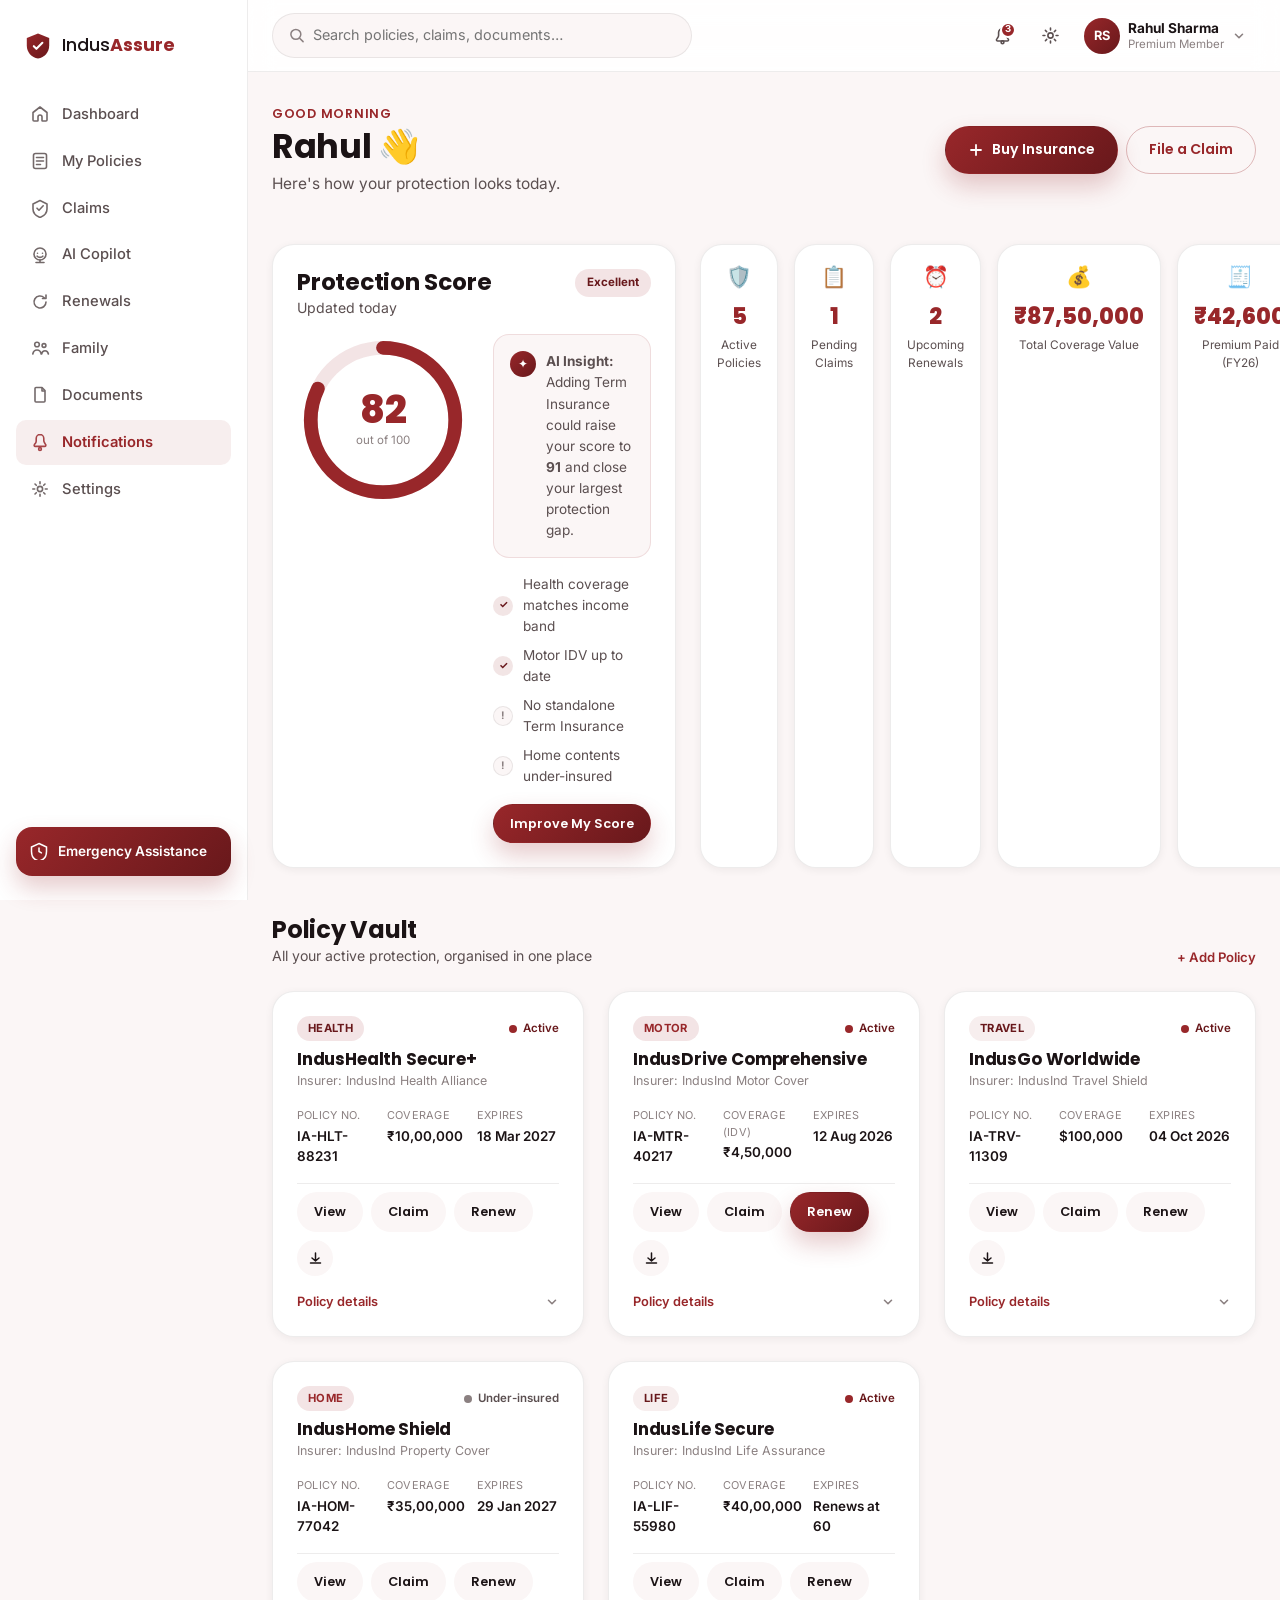
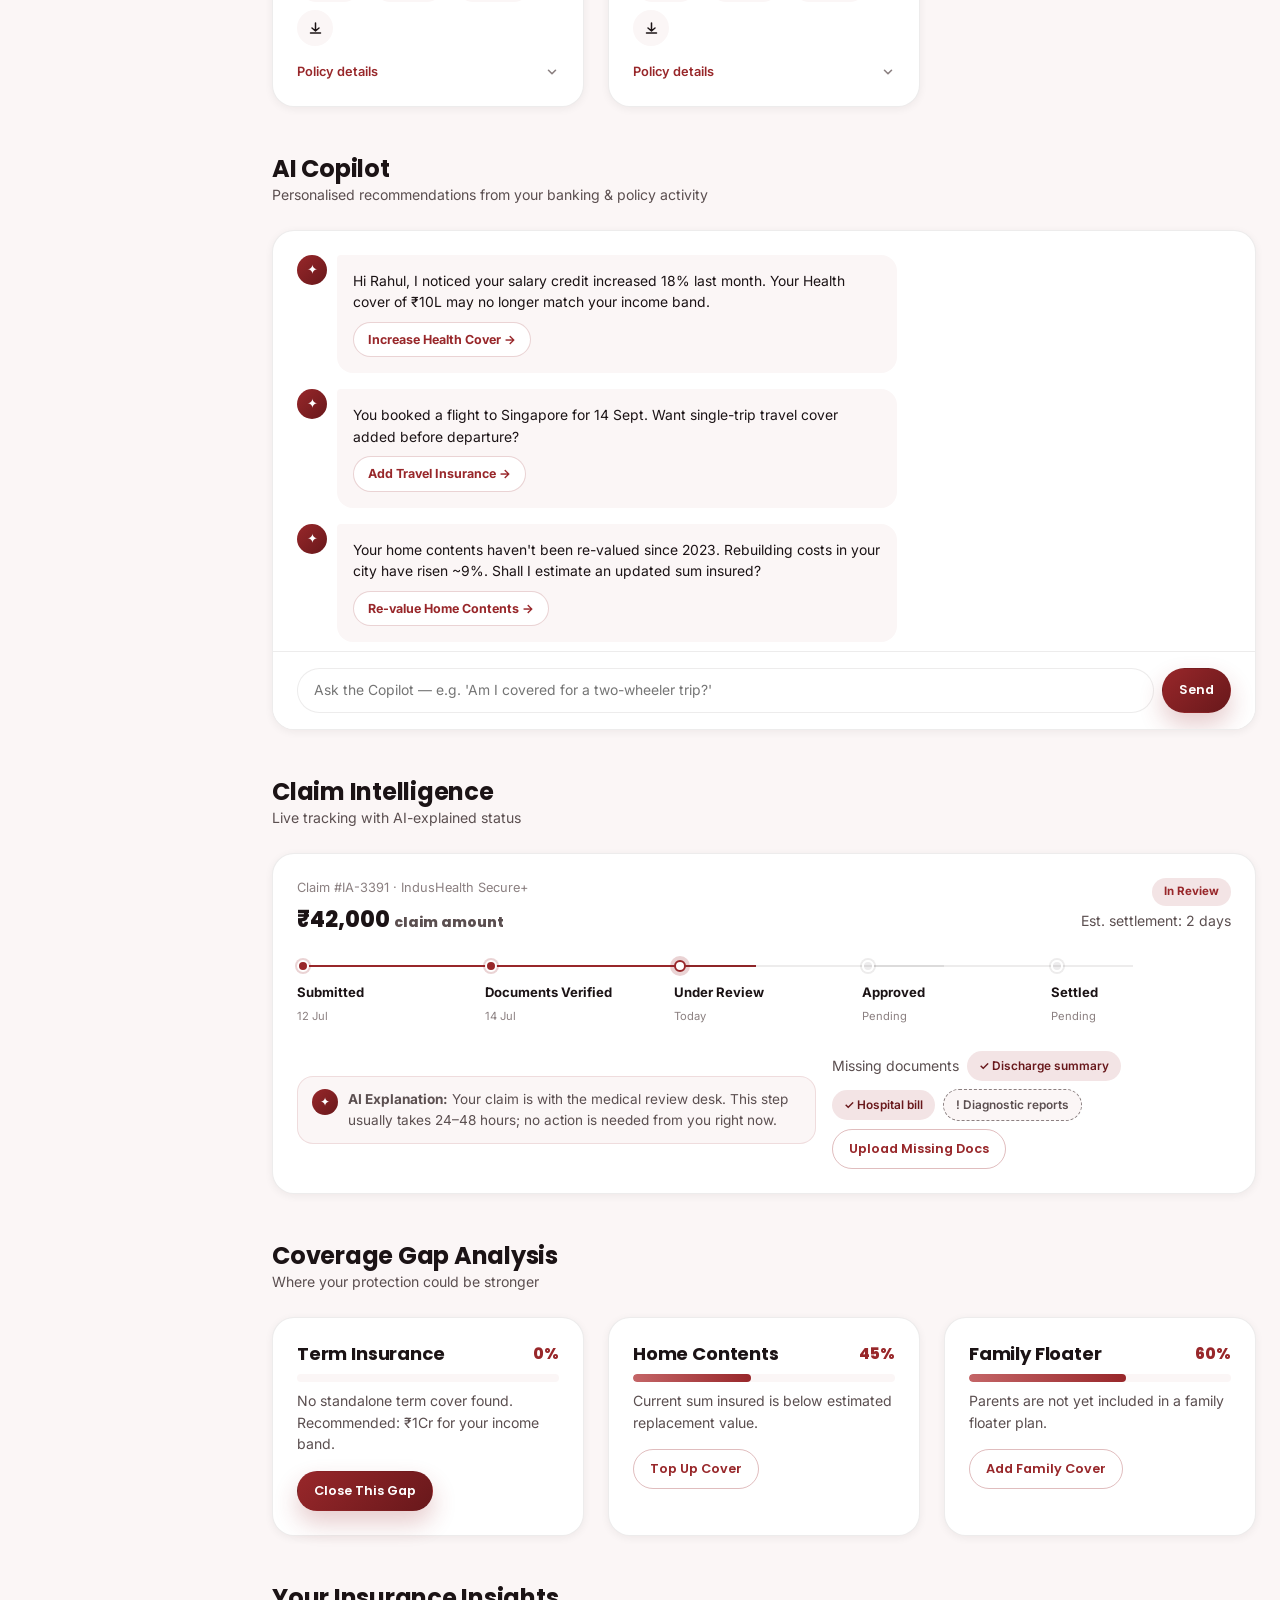
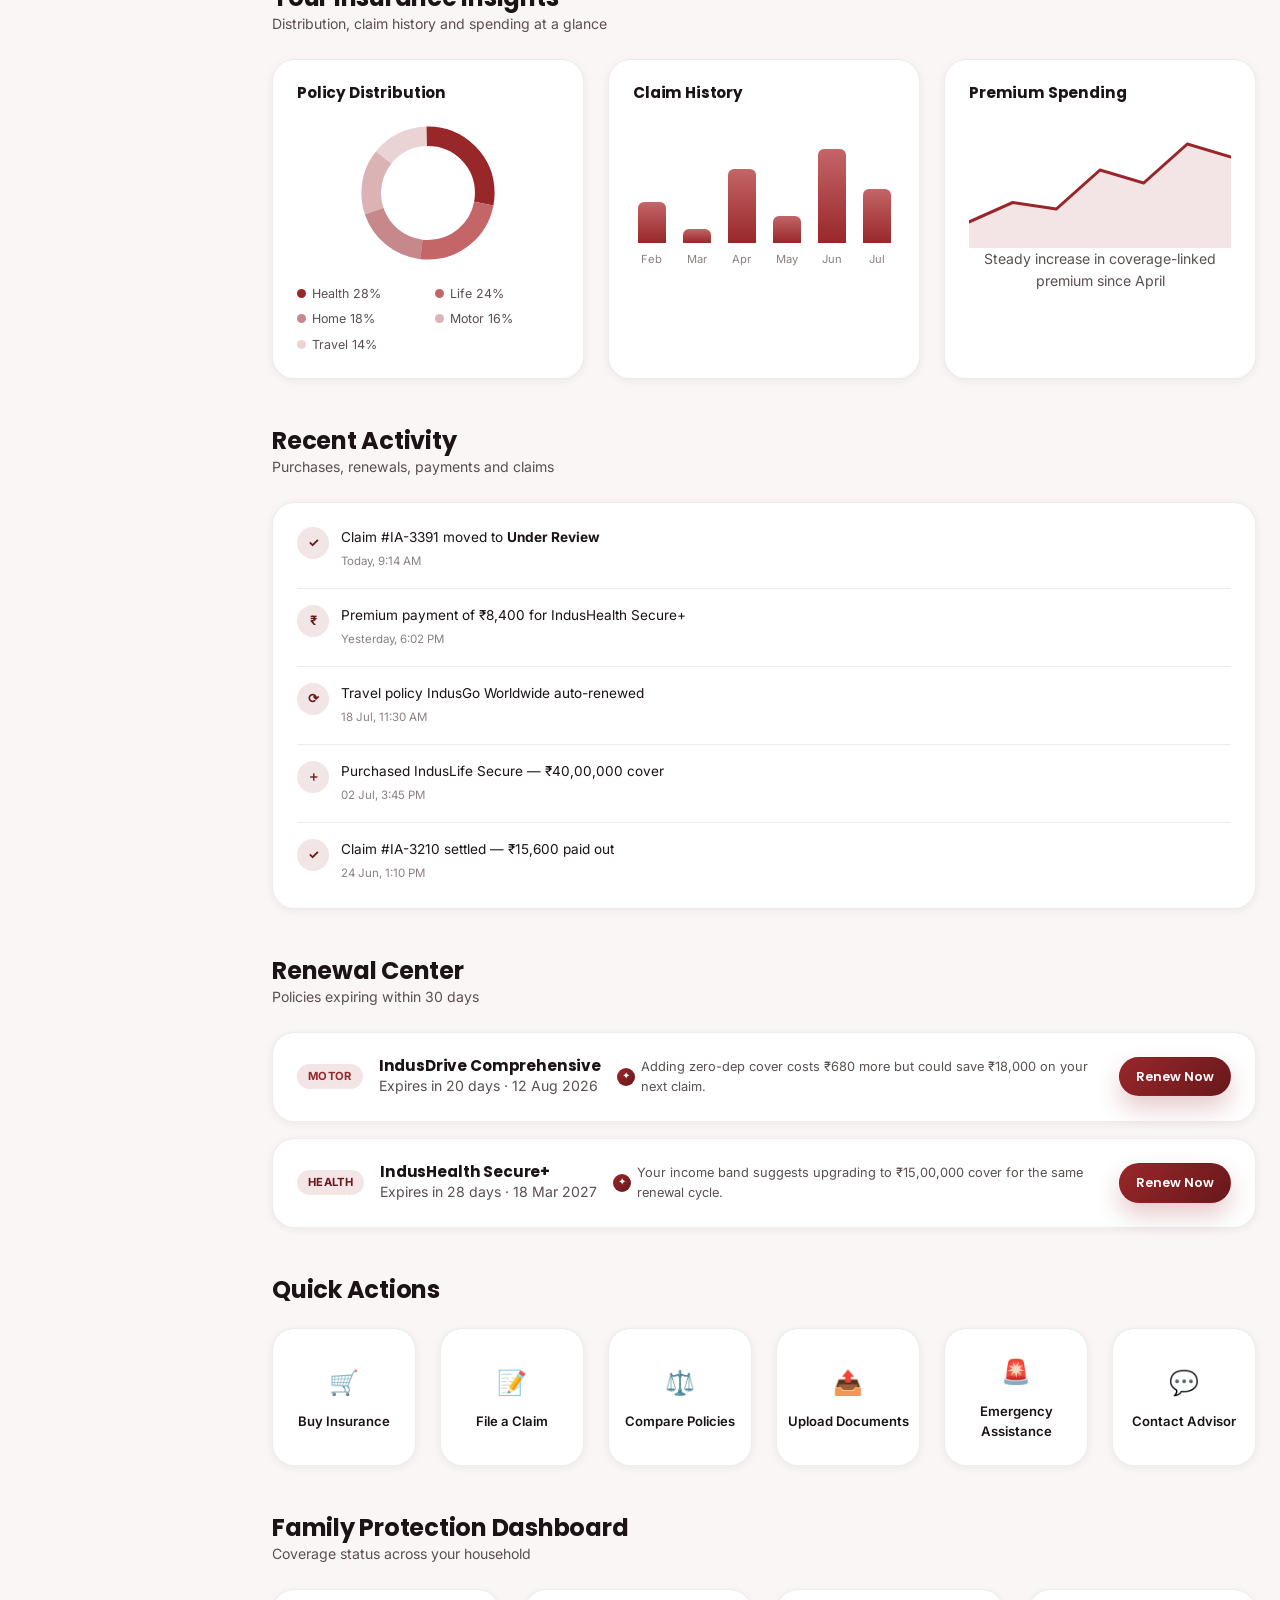
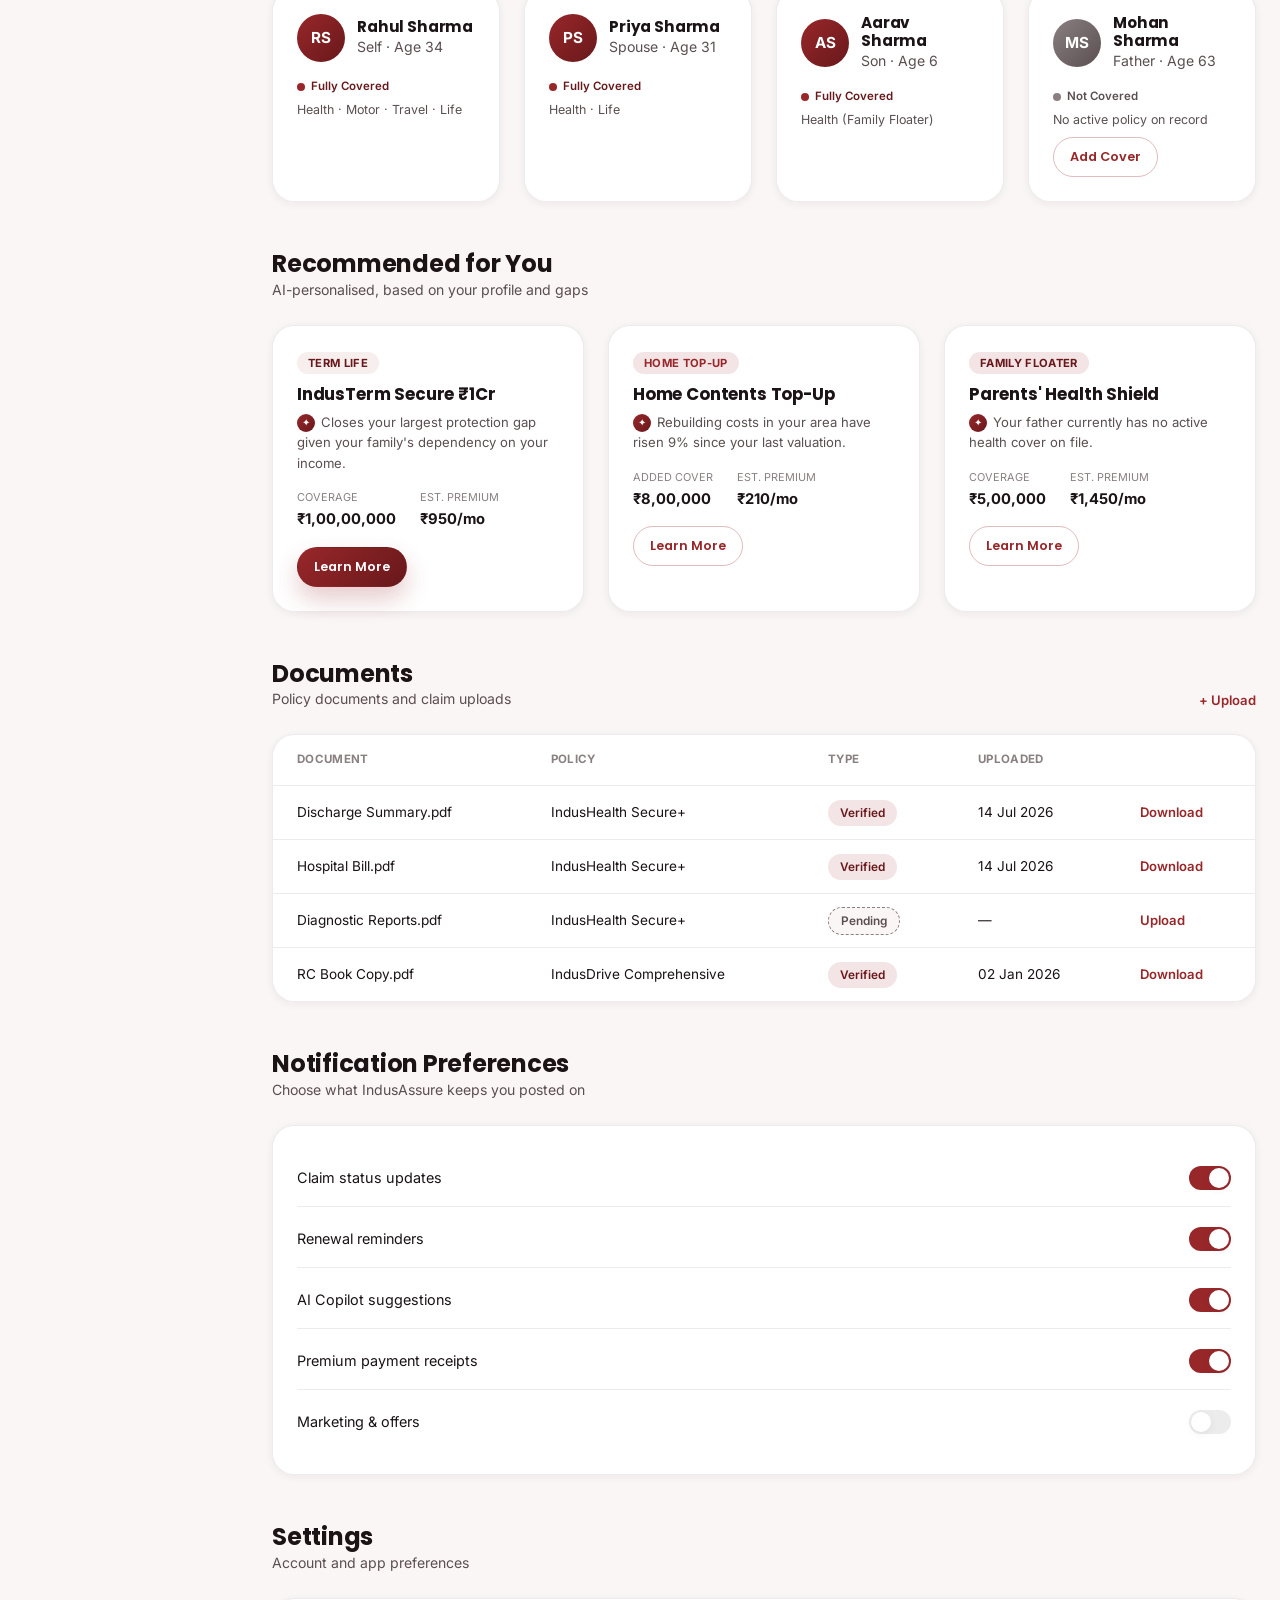
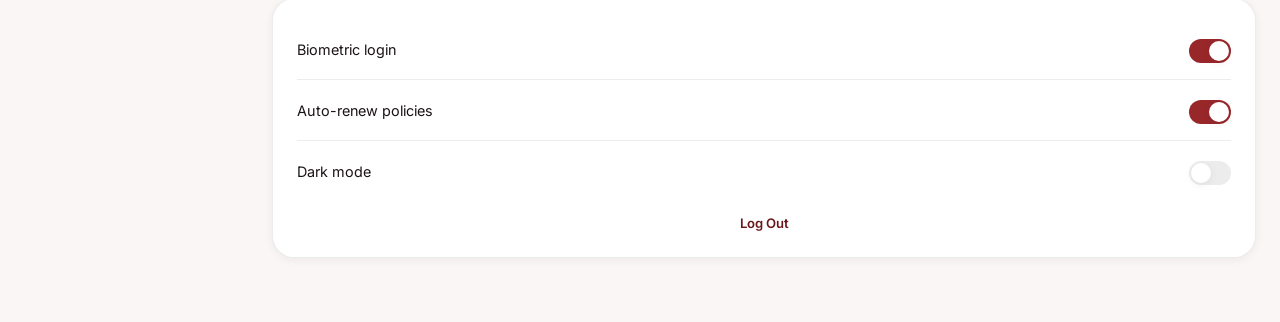
==== Dashboard/index.html @ 6ba61851 "Initial Commit" ====
<!DOCTYPE html>
<html lang="en">
<head>
<meta charset="UTF-8">
<meta name="viewport" content="width=device-width, initial-scale=1.0">
<title>IndusAssure — Insurance Dashboard</title>
<meta name="description" content="IndusAssure super-app dashboard — your policies, claims, and protection score in one intelligent view.">
<link rel="preconnect" href="https://fonts.googleapis.com">
<link rel="preconnect" href="https://fonts.gstatic.com" crossorigin>
<link href="https://fonts.googleapis.com/css2?family=Poppins:wght@500;600;700;800&family=Inter:wght@400;500;600;700&display=swap" rel="stylesheet">
<link rel="stylesheet" href="style.css">
</head>
<body>

<a class="skip-link" href="#main">Skip to content</a>

<div class="app-shell" id="appShell">

  <!-- ============ SIDEBAR (desktop) ============ -->
  <aside class="sidebar" id="sidebar" aria-label="Primary navigation">
    <a href="#dashboard" class="side-logo">
      <span class="logo-mark" aria-hidden="true">
        <svg width="28" height="28" viewBox="0 0 30 30" fill="none">
          <path d="M15 1.5 27 6.5V14.5C27 21.8 22 27.2 15 28.5 8 27.2 3 21.8 3 14.5V6.5L15 1.5Z" fill="url(#navShield)"/>
          <path d="M10.5 15.2 13.3 18 19.7 11.5" stroke="#fff" stroke-width="2.2" stroke-linecap="round" stroke-linejoin="round"/>
          <defs>
            <linearGradient id="navShield" x1="3" y1="1.5" x2="27" y2="28.5" gradientUnits="userSpaceOnUse">
              <stop stop-color="rgb(152,39,42)"/>
              <stop offset="1" stop-color="rgb(104,24,27)"/>
            </linearGradient>
          </defs>
        </svg>
      </span>
      <span class="side-logo-text">Indus<strong>Assure</strong></span>
    </a>

    <nav class="side-nav" aria-label="Sections">
      <a href="#dashboard" class="side-link is-active" data-nav="dashboard">
        <svg width="20" height="20" viewBox="0 0 20 20" fill="none"><path d="M3 8.5 10 3l7 5.5V16a1 1 0 0 1-1 1h-3.5a.5.5 0 0 1-.5-.5V13a2 2 0 0 0-4 0v3.5a.5.5 0 0 1-.5.5H4a1 1 0 0 1-1-1V8.5Z" stroke="currentColor" stroke-width="1.6" stroke-linejoin="round"/></svg>
        <span>Dashboard</span>
      </a>
      <a href="#policies" class="side-link" data-nav="policies">
        <svg width="20" height="20" viewBox="0 0 20 20" fill="none"><rect x="3.5" y="2.5" width="13" height="15" rx="2" stroke="currentColor" stroke-width="1.6"/><path d="M6.5 6.5h7M6.5 10h7M6.5 13.5h4" stroke="currentColor" stroke-width="1.6" stroke-linecap="round"/></svg>
        <span>My Policies</span>
      </a>
      <a href="#claims" class="side-link" data-nav="claims">
        <svg width="20" height="20" viewBox="0 0 20 20" fill="none"><path d="M10 2.5 17 6v5c0 4.5-3 7-7 8.5-4-1.5-7-4-7-8.5V6l7-3.5Z" stroke="currentColor" stroke-width="1.6" stroke-linejoin="round"/><path d="M7 10.2 9 12.2 13.2 7.8" stroke="currentColor" stroke-width="1.6" stroke-linecap="round" stroke-linejoin="round"/></svg>
        <span>Claims</span>
      </a>
      <a href="#copilot" class="side-link" data-nav="copilot">
        <svg width="20" height="20" viewBox="0 0 20 20" fill="none"><circle cx="10" cy="9" r="6" stroke="currentColor" stroke-width="1.6"/><path d="M7.5 8.2h.01M12.5 8.2h.01M7.2 11.2c.7.8 1.7 1.2 2.8 1.2s2.1-.4 2.8-1.2" stroke="currentColor" stroke-width="1.6" stroke-linecap="round"/><path d="M10 15v2.5M6 17.5h8" stroke="currentColor" stroke-width="1.6" stroke-linecap="round"/></svg>
        <span>AI Copilot</span>
      </a>
      <a href="#renewals" class="side-link" data-nav="renewals">
        <svg width="20" height="20" viewBox="0 0 20 20" fill="none"><path d="M16 10a6 6 0 1 1-1.8-4.3" stroke="currentColor" stroke-width="1.6" stroke-linecap="round"/><path d="M16 3v3.5h-3.5" stroke="currentColor" stroke-width="1.6" stroke-linecap="round" stroke-linejoin="round"/></svg>
        <span>Renewals</span>
      </a>
      <a href="#family" class="side-link" data-nav="family">
        <svg width="20" height="20" viewBox="0 0 20 20" fill="none"><circle cx="7" cy="6.5" r="2.3" stroke="currentColor" stroke-width="1.6"/><circle cx="14" cy="7.5" r="1.9" stroke="currentColor" stroke-width="1.6"/><path d="M2.8 16c.5-2.6 2.1-4 4.2-4s3.7 1.4 4.2 4M11.6 16c.4-2 1.7-3.2 3.4-3.2s3 1.2 3.4 3.2" stroke="currentColor" stroke-width="1.6" stroke-linecap="round"/></svg>
        <span>Family</span>
      </a>
      <a href="#documents" class="side-link" data-nav="documents">
        <svg width="20" height="20" viewBox="0 0 20 20" fill="none"><path d="M6 2.5h6l3 3V16a1 1 0 0 1-1 1H6a1 1 0 0 1-1-1V3.5a1 1 0 0 1 1-1Z" stroke="currentColor" stroke-width="1.6" stroke-linejoin="round"/><path d="M12 2.5V6h3" stroke="currentColor" stroke-width="1.6" stroke-linejoin="round"/></svg>
        <span>Documents</span>
      </a>
      <a href="#notifications-section" class="side-link" data-nav="notifications-section">
        <svg width="20" height="20" viewBox="0 0 20 20" fill="none"><path d="M10 2.5c-2.2 0-3.8 1.8-3.8 4v2.6c0 .6-.2 1.3-.6 1.9L4.4 12.6a1.1 1.1 0 0 0 .9 1.8h9.4a1.1 1.1 0 0 0 .9-1.8l-1.2-2.1c-.4-.6-.6-1.3-.6-1.9V6.5c0-2.2-1.6-4-3.8-4Z" stroke="currentColor" stroke-width="1.6"/><circle cx="10" cy="17" r="1.4" stroke="currentColor" stroke-width="1.6"/></svg>
        <span>Notifications</span>
      </a>
      <a href="#settings-section" class="side-link" data-nav="settings-section">
        <svg width="20" height="20" viewBox="0 0 20 20" fill="none"><circle cx="10" cy="10" r="2.6" stroke="currentColor" stroke-width="1.6"/><path d="M10 2.8v1.9M10 15.3v1.9M17.2 10h-1.9M4.7 10H2.8M15 5l-1.3 1.3M6.3 13.7 5 15M15 15l-1.3-1.3M6.3 6.3 5 5" stroke="currentColor" stroke-width="1.6" stroke-linecap="round"/></svg>
        <span>Settings</span>
      </a>
    </nav>

    <div class="side-support">
      <button class="support-card" id="emergencyBtn">
        <svg width="18" height="18" viewBox="0 0 18 18" fill="none"><path d="M9 1.5 16.5 5v4.5c0 5-3 8.5-7.5 9.5-4.5-1-7.5-4.5-7.5-9.5V5L9 1.5Z" stroke="#fff" stroke-width="1.5"/><path d="M9 6v3.5l2.4 1.4" stroke="#fff" stroke-width="1.5" stroke-linecap="round"/></svg>
        <span>Emergency Assistance</span>
      </button>
    </div>
  </aside>

  <!-- ============ MAIN ============ -->
  <div class="main-col">

    <!-- TOP NAVBAR -->
    <header class="topbar" id="topbar">
      <button class="icon-btn sidebar-toggle" id="sidebarToggle" aria-label="Toggle menu" aria-expanded="false">
        <svg width="20" height="20" viewBox="0 0 20 20" fill="none"><path d="M3 5.5h14M3 10h14M3 14.5h14" stroke="currentColor" stroke-width="1.7" stroke-linecap="round"/></svg>
      </button>

      <div class="topbar-search">
        <svg width="17" height="17" viewBox="0 0 17 17" fill="none"><circle cx="7.3" cy="7.3" r="5.3" stroke="currentColor" stroke-width="1.6"/><path d="m15 15-3.4-3.4" stroke="currentColor" stroke-width="1.6" stroke-linecap="round"/></svg>
        <input type="search" placeholder="Search policies, claims, documents…" aria-label="Search">
      </div>

      <div class="topbar-actions">
        <div class="topbar-item notif-wrap">
          <button class="icon-btn" id="notifBtn" aria-label="Notifications" aria-expanded="false">
            <svg width="19" height="19" viewBox="0 0 19 19" fill="none"><path d="M9.5 2.5c-2.2 0-3.9 1.8-3.9 4.1v2.7c0 .6-.2 1.4-.6 1.9l-1.3 1.9a1.2 1.2 0 0 0 1 1.9h9.6a1.2 1.2 0 0 0 1-1.9l-1.3-1.9c-.4-.5-.6-1.3-.6-1.9V6.6c0-2.3-1.7-4.1-3.9-4.1Z" stroke="currentColor" stroke-width="1.6"/><circle cx="9.5" cy="16.2" r="1.4" stroke="currentColor" stroke-width="1.6"/></svg>
            <span class="notif-dot">3</span>
          </button>
          <div class="notif-panel" id="notifPanel" role="menu">
            <div class="notif-panel-head"><span>Notifications</span><button class="text-link" id="markAllRead">Mark all read</button></div>
            <div class="notif-item unread">
              <span class="notif-icon renewal" aria-hidden="true">⟳</span>
              <div><p>Your Motor policy renews in 12 days</p><time>2h ago</time></div>
            </div>
            <div class="notif-item unread">
              <span class="notif-icon claim" aria-hidden="true">✓</span>
              <div><p>Claim #IA-3391 moved to Approved</p><time>6h ago</time></div>
            </div>
            <div class="notif-item unread">
              <span class="notif-icon ai" aria-hidden="true">✦</span>
              <div><p>AI Copilot found a coverage gap in Term Insurance</p><time>1d ago</time></div>
            </div>
            <div class="notif-item">
              <span class="notif-icon pay" aria-hidden="true">₹</span>
              <div><p>Premium of ₹8,400 debited for Health policy</p><time>3d ago</time></div>
            </div>
          </div>
        </div>

        <button class="icon-btn topbar-item" id="settingsBtn" aria-label="Settings menu">
          <svg width="19" height="19" viewBox="0 0 19 19" fill="none"><circle cx="9.5" cy="9.5" r="2.6" stroke="currentColor" stroke-width="1.6"/><path d="M9.5 2v1.9M9.5 15.1V17M17 9.5h-1.9M3.9 9.5H2M14.6 4.4l-1.3 1.3M5.7 13.4l-1.3 1.3M14.6 14.6l-1.3-1.3M5.7 5.7 4.4 4.4" stroke="currentColor" stroke-width="1.6" stroke-linecap="round"/></svg>
        </button>

        <button class="topbar-profile" id="profileBtn" aria-label="Account menu" aria-expanded="false">
          <span class="avatar">RS</span>
          <span class="profile-meta">
            <strong>Rahul Sharma</strong>
            <small>Premium Member</small>
          </span>
          <svg width="14" height="14" viewBox="0 0 14 14" fill="none" class="chev"><path d="M3.5 5.25 7 8.75l3.5-3.5" stroke="currentColor" stroke-width="1.6" stroke-linecap="round" stroke-linejoin="round"/></svg>
        </button>
      </div>
    </header>

    <!-- MAIN CONTENT -->
    <main id="main">
      <div class="page container" id="dashboard">

        <!-- ===== GREETING + PROTECTION SCORE ===== -->
        <section class="greet-row reveal-up" aria-label="Overview">
          <div class="greet-copy">
            <p class="greet-eyebrow">Good Morning</p>
            <h1 class="greet-name">Rahul <span aria-hidden="true">👋</span></h1>
            <p class="greet-sub">Here's how your protection looks today.</p>
          </div>
          <div class="greet-quick">
            <button class="btn btn-primary" data-modal="buyInsurance">
              <svg width="16" height="16" viewBox="0 0 16 16" fill="none"><path d="M8 3v10M3 8h10" stroke="currentColor" stroke-width="1.8" stroke-linecap="round"/></svg>
              Buy Insurance
            </button>
            <button class="btn btn-outline" data-modal="fileClaim">File a Claim</button>
          </div>
        </section>

        <section class="score-summary-grid reveal-up" style="--delay:60ms" aria-label="Protection score and summary">
          <!-- Protection Score Card -->
          <article class="card score-card">
            <div class="score-card-head">
              <div>
                <h2>Protection Score</h2>
                <p class="muted">Updated today</p>
              </div>
              <span class="badge badge-good">Excellent</span>
            </div>

            <div class="score-body">
              <div class="score-ring-wrap">
                <div class="score-ring skeleton" style="--pct:0" id="protectionRing" data-target="82">
                  <svg viewBox="0 0 100 100">
                    <circle cx="50" cy="50" r="42" class="ring-track"/>
                    <circle cx="50" cy="50" r="42" class="ring-fill" id="ringFill"/>
                  </svg>
                  <div class="ring-label">
                    <span class="ring-num" id="ringNum">0</span>
                    <span class="ring-text">out of 100</span>
                  </div>
                </div>
              </div>

              <div class="score-insights">
                <div class="ai-insight-pill">
                  <span class="ai-dot" aria-hidden="true">✦</span>
                  <p><strong>AI Insight:</strong> Adding Term Insurance could raise your score to <strong>91</strong> and close your largest protection gap.</p>
                </div>
                <ul class="score-checklist">
                  <li><span class="check ok">✓</span> Health coverage matches income band</li>
                  <li><span class="check ok">✓</span> Motor IDV up to date</li>
                  <li><span class="check warn">!</span> No standalone Term Insurance</li>
                  <li><span class="check warn">!</span> Home contents under-insured</li>
                </ul>
                <button class="btn btn-primary btn-sm" data-modal="improveScore">Improve My Score</button>
              </div>
            </div>
          </article>

          <!-- Summary strip -->
          <div class="summary-strip">
            <article class="card mini-stat">
              <span class="mini-stat-icon" aria-hidden="true">🛡️</span>
              <p class="mini-stat-num counter" data-target="5">0</p>
              <p class="mini-stat-label">Active Policies</p>
            </article>
            <article class="card mini-stat">
              <span class="mini-stat-icon" aria-hidden="true">📋</span>
              <p class="mini-stat-num counter" data-target="1">0</p>
              <p class="mini-stat-label">Pending Claims</p>
            </article>
            <article class="card mini-stat">
              <span class="mini-stat-icon" aria-hidden="true">⏰</span>
              <p class="mini-stat-num counter" data-target="2">0</p>
              <p class="mini-stat-label">Upcoming Renewals</p>
            </article>
            <article class="card mini-stat">
              <span class="mini-stat-icon" aria-hidden="true">💰</span>
              <p class="mini-stat-num counter" data-target="8750000" data-prefix="₹">₹0</p>
              <p class="mini-stat-label">Total Coverage Value</p>
            </article>
            <article class="card mini-stat">
              <span class="mini-stat-icon" aria-hidden="true">🧾</span>
              <p class="mini-stat-num counter" data-target="42600" data-prefix="₹">₹0</p>
              <p class="mini-stat-label">Premium Paid (FY26)</p>
            </article>
          </div>
        </section>

        <!-- ===== POLICY VAULT ===== -->
        <section class="section-block" id="policies" aria-label="Policy Vault">
          <div class="block-head reveal-up">
            <div>
              <h2>Policy Vault</h2>
              <p class="muted">All your active protection, organised in one place</p>
            </div>
            <button class="text-link" data-modal="buyInsurance">+ Add Policy</button>
          </div>

          <div class="policy-grid" id="policyGrid">
            <!-- Health -->
            <article class="card policy-card reveal-up">
              <div class="policy-card-top">
                <span class="policy-tag tag-health">Health</span>
                <span class="status-dot active">Active</span>
              </div>
              <h3>IndusHealth Secure+</h3>
              <p class="policy-insurer">Insurer: IndusInd Health Alliance</p>
              <dl class="policy-meta">
                <div><dt>Policy No.</dt><dd>IA-HLT-88231</dd></div>
                <div><dt>Coverage</dt><dd>₹10,00,000</dd></div>
                <div><dt>Expires</dt><dd>18 Mar 2027</dd></div>
              </dl>
              <div class="policy-actions">
                <button class="btn btn-ghost btn-sm" data-modal="viewPolicy" data-policy="IndusHealth Secure+">View</button>
                <button class="btn btn-ghost btn-sm" data-modal="fileClaim">Claim</button>
                <button class="btn btn-ghost btn-sm" data-modal="renewPolicy" data-policy="IndusHealth Secure+">Renew</button>
                <button class="btn btn-ghost btn-sm icon-only" aria-label="Download policy" data-toast="Downloading policy PDF…">
                  <svg width="15" height="15" viewBox="0 0 15 15" fill="none"><path d="M7.5 2v7.5M4 7l3.5 3 3.5-3M2.5 12h10" stroke="currentColor" stroke-width="1.5" stroke-linecap="round" stroke-linejoin="round"/></svg>
                </button>
              </div>
              <button class="policy-expand" aria-expanded="false">
                <span>Policy details</span>
                <svg width="14" height="14" viewBox="0 0 14 14" fill="none" class="chev"><path d="M3.5 5.25 7 8.75l3.5-3.5" stroke="currentColor" stroke-width="1.6" stroke-linecap="round" stroke-linejoin="round"/></svg>
              </button>
              <div class="policy-details">
                <p>Covers hospitalisation, day-care procedures, and pre/post-hospitalisation expenses for self and spouse. Includes free annual health check-up and no-claim bonus of 10% per claim-free year.</p>
              </div>
            </article>

            <!-- Motor -->
            <article class="card policy-card reveal-up" style="--delay:40ms">
              <div class="policy-card-top">
                <span class="policy-tag tag-motor">Motor</span>
                <span class="status-dot active">Active</span>
              </div>
              <h3>IndusDrive Comprehensive</h3>
              <p class="policy-insurer">Insurer: IndusInd Motor Cover</p>
              <dl class="policy-meta">
                <div><dt>Policy No.</dt><dd>IA-MTR-40217</dd></div>
                <div><dt>Coverage (IDV)</dt><dd>₹4,50,000</dd></div>
                <div><dt>Expires</dt><dd>12 Aug 2026</dd></div>
              </dl>
              <div class="policy-actions">
                <button class="btn btn-ghost btn-sm" data-modal="viewPolicy" data-policy="IndusDrive Comprehensive">View</button>
                <button class="btn btn-ghost btn-sm" data-modal="fileClaim">Claim</button>
                <button class="btn btn-primary btn-sm" data-modal="renewPolicy" data-policy="IndusDrive Comprehensive">Renew</button>
                <button class="btn btn-ghost btn-sm icon-only" aria-label="Download policy" data-toast="Downloading policy PDF…">
                  <svg width="15" height="15" viewBox="0 0 15 15" fill="none"><path d="M7.5 2v7.5M4 7l3.5 3 3.5-3M2.5 12h10" stroke="currentColor" stroke-width="1.5" stroke-linecap="round" stroke-linejoin="round"/></svg>
                </button>
              </div>
              <button class="policy-expand" aria-expanded="false">
                <span>Policy details</span>
                <svg width="14" height="14" viewBox="0 0 14 14" fill="none" class="chev"><path d="M3.5 5.25 7 8.75l3.5-3.5" stroke="currentColor" stroke-width="1.6" stroke-linecap="round" stroke-linejoin="round"/></svg>
              </button>
              <div class="policy-details">
                <p>Zero-depreciation add-on active. Covers own-damage, third-party liability, and roadside assistance up to 4 call-outs per year. Expires in 20 days — renew early to keep your no-claim bonus.</p>
              </div>
            </article>

            <!-- Travel -->
            <article class="card policy-card reveal-up" style="--delay:80ms">
              <div class="policy-card-top">
                <span class="policy-tag tag-travel">Travel</span>
                <span class="status-dot active">Active</span>
              </div>
              <h3>IndusGo Worldwide</h3>
              <p class="policy-insurer">Insurer: IndusInd Travel Shield</p>
              <dl class="policy-meta">
                <div><dt>Policy No.</dt><dd>IA-TRV-11309</dd></div>
                <div><dt>Coverage</dt><dd>$100,000</dd></div>
                <div><dt>Expires</dt><dd>04 Oct 2026</dd></div>
              </dl>
              <div class="policy-actions">
                <button class="btn btn-ghost btn-sm" data-modal="viewPolicy" data-policy="IndusGo Worldwide">View</button>
                <button class="btn btn-ghost btn-sm" data-modal="fileClaim">Claim</button>
                <button class="btn btn-ghost btn-sm" data-modal="renewPolicy" data-policy="IndusGo Worldwide">Renew</button>
                <button class="btn btn-ghost btn-sm icon-only" aria-label="Download policy" data-toast="Downloading policy PDF…">
                  <svg width="15" height="15" viewBox="0 0 15 15" fill="none"><path d="M7.5 2v7.5M4 7l3.5 3 3.5-3M2.5 12h10" stroke="currentColor" stroke-width="1.5" stroke-linecap="round" stroke-linejoin="round"/></svg>
                </button>
              </div>
              <button class="policy-expand" aria-expanded="false">
                <span>Policy details</span>
                <svg width="14" height="14" viewBox="0 0 14 14" fill="none" class="chev"><path d="M3.5 5.25 7 8.75l3.5-3.5" stroke="currentColor" stroke-width="1.6" stroke-linecap="round" stroke-linejoin="round"/></svg>
              </button>
              <div class="policy-details">
                <p>Single-trip cover for your upcoming international travel. Includes trip cancellation, baggage loss, and emergency medical evacuation up to $100,000.</p>
              </div>
            </article>

            <!-- Home -->
            <article class="card policy-card reveal-up" style="--delay:120ms">
              <div class="policy-card-top">
                <span class="policy-tag tag-home">Home</span>
                <span class="status-dot warn">Under-insured</span>
              </div>
              <h3>IndusHome Shield</h3>
              <p class="policy-insurer">Insurer: IndusInd Property Cover</p>
              <dl class="policy-meta">
                <div><dt>Policy No.</dt><dd>IA-HOM-77042</dd></div>
                <div><dt>Coverage</dt><dd>₹35,00,000</dd></div>
                <div><dt>Expires</dt><dd>29 Jan 2027</dd></div>
              </dl>
              <div class="policy-actions">
                <button class="btn btn-ghost btn-sm" data-modal="viewPolicy" data-policy="IndusHome Shield">View</button>
                <button class="btn btn-ghost btn-sm" data-modal="fileClaim">Claim</button>
                <button class="btn btn-ghost btn-sm" data-modal="renewPolicy" data-policy="IndusHome Shield">Renew</button>
                <button class="btn btn-ghost btn-sm icon-only" aria-label="Download policy" data-toast="Downloading policy PDF…">
                  <svg width="15" height="15" viewBox="0 0 15 15" fill="none"><path d="M7.5 2v7.5M4 7l3.5 3 3.5-3M2.5 12h10" stroke="currentColor" stroke-width="1.5" stroke-linecap="round" stroke-linejoin="round"/></svg>
                </button>
              </div>
              <button class="policy-expand" aria-expanded="false">
                <span>Policy details</span>
                <svg width="14" height="14" viewBox="0 0 14 14" fill="none" class="chev"><path d="M3.5 5.25 7 8.75l3.5-3.5" stroke="currentColor" stroke-width="1.6" stroke-linecap="round" stroke-linejoin="round"/></svg>
              </button>
              <div class="policy-details">
                <p>Structure cover for your registered residence. AI has flagged that your contents coverage has not been updated in 3 years and may be below replacement value.</p>
              </div>
            </article>

            <!-- Life -->
            <article class="card policy-card reveal-up" style="--delay:160ms">
              <div class="policy-card-top">
                <span class="policy-tag tag-life">Life</span>
                <span class="status-dot active">Active</span>
              </div>
              <h3>IndusLife Secure</h3>
              <p class="policy-insurer">Insurer: IndusInd Life Assurance</p>
              <dl class="policy-meta">
                <div><dt>Policy No.</dt><dd>IA-LIF-55980</dd></div>
                <div><dt>Coverage</dt><dd>₹40,00,000</dd></div>
                <div><dt>Expires</dt><dd>Renews at 60</dd></div>
              </dl>
              <div class="policy-actions">
                <button class="btn btn-ghost btn-sm" data-modal="viewPolicy" data-policy="IndusLife Secure">View</button>
                <button class="btn btn-ghost btn-sm" data-modal="fileClaim">Claim</button>
                <button class="btn btn-ghost btn-sm" data-modal="renewPolicy" data-policy="IndusLife Secure">Renew</button>
                <button class="btn btn-ghost btn-sm icon-only" aria-label="Download policy" data-toast="Downloading policy PDF…">
                  <svg width="15" height="15" viewBox="0 0 15 15" fill="none"><path d="M7.5 2v7.5M4 7l3.5 3 3.5-3M2.5 12h10" stroke="currentColor" stroke-width="1.5" stroke-linecap="round" stroke-linejoin="round"/></svg>
                </button>
              </div>
              <button class="policy-expand" aria-expanded="false">
                <span>Policy details</span>
                <svg width="14" height="14" viewBox="0 0 14 14" fill="none" class="chev"><path d="M3.5 5.25 7 8.75l3.5-3.5" stroke="currentColor" stroke-width="1.6" stroke-linecap="round" stroke-linejoin="round"/></svg>
              </button>
              <div class="policy-details">
                <p>Whole-life cover with accidental death benefit rider. Nominee details verified. Premium paid via auto-debit each March.</p>
              </div>
            </article>
          </div>
        </section>

        <!-- ===== AI COPILOT ===== -->
        <section class="section-block" id="copilot" aria-label="AI Protection Copilot">
          <div class="block-head reveal-up">
            <div>
              <h2>AI Copilot</h2>
              <p class="muted">Personalised recommendations from your banking &amp; policy activity</p>
            </div>
          </div>

          <div class="card copilot-card reveal-up">
            <div class="copilot-chat" id="copilotChat">
              <div class="chat-msg bot">
                <span class="chat-avatar" aria-hidden="true">✦</span>
                <div class="chat-bubble">
                  <p>Hi Rahul, I noticed your salary credit increased 18% last month. Your Health cover of ₹10L may no longer match your income band.</p>
                  <button class="chip-btn" data-toast="Opening Health top-up options…">Increase Health Cover →</button>
                </div>
              </div>
              <div class="chat-msg bot">
                <span class="chat-avatar" aria-hidden="true">✦</span>
                <div class="chat-bubble">
                  <p>You booked a flight to Singapore for 14 Sept. Want single-trip travel cover added before departure?</p>
                  <button class="chip-btn" data-toast="Fetching travel insurance quotes…">Add Travel Insurance →</button>
                </div>
              </div>
              <div class="chat-msg bot">
                <span class="chat-avatar" aria-hidden="true">✦</span>
                <div class="chat-bubble">
                  <p>Your home contents haven't been re-valued since 2023. Rebuilding costs in your city have risen ~9%. Shall I estimate an updated sum insured?</p>
                  <button class="chip-btn" data-toast="Running a fresh valuation…">Re-value Home Contents →</button>
                </div>
              </div>
            </div>
            <form class="copilot-input" id="copilotForm">
              <input type="text" id="copilotInput" placeholder="Ask the Copilot — e.g. 'Am I covered for a two-wheeler trip?'" aria-label="Message AI Copilot">
              <button type="submit" class="btn btn-primary btn-sm">Send</button>
            </form>
          </div>
        </section>

        <!-- ===== CLAIM INTELLIGENCE ===== -->
        <section class="section-block" id="claims" aria-label="Claim Intelligence">
          <div class="block-head reveal-up">
            <div>
              <h2>Claim Intelligence</h2>
              <p class="muted">Live tracking with AI-explained status</p>
            </div>
          </div>

          <div class="card claim-card reveal-up">
            <div class="claim-card-head">
              <div>
                <p class="claim-id">Claim #IA-3391 · IndusHealth Secure+</p>
                <p class="claim-amount">₹42,000 <span class="muted">claim amount</span></p>
              </div>
              <div class="claim-eta">
                <span class="badge badge-progress">In Review</span>
                <p class="muted">Est. settlement: 2 days</p>
              </div>
            </div>

            <ol class="claim-timeline">
              <li class="done"><span class="tl-dot"></span><div><strong>Submitted</strong><time>12 Jul</time></div></li>
              <li class="done"><span class="tl-dot"></span><div><strong>Documents Verified</strong><time>14 Jul</time></div></li>
              <li class="active"><span class="tl-dot"></span><div><strong>Under Review</strong><time>Today</time></div></li>
              <li><span class="tl-dot"></span><div><strong>Approved</strong><time>Pending</time></div></li>
              <li><span class="tl-dot"></span><div><strong>Settled</strong><time>Pending</time></div></li>
            </ol>

            <div class="claim-footer">
              <div class="ai-insight-pill compact">
                <span class="ai-dot" aria-hidden="true">✦</span>
                <p><strong>AI Explanation:</strong> Your claim is with the medical review desk. This step usually takes 24–48 hours; no action is needed from you right now.</p>
              </div>
              <div class="claim-docs">
                <p class="muted">Missing documents</p>
                <span class="doc-chip ok">✓ Discharge summary</span>
                <span class="doc-chip ok">✓ Hospital bill</span>
                <span class="doc-chip missing">! Diagnostic reports</span>
                <button class="btn btn-outline btn-sm" data-modal="uploadDocs">Upload Missing Docs</button>
              </div>
            </div>
          </div>
        </section>

        <!-- ===== COVERAGE GAP ANALYSIS ===== -->
        <section class="section-block" aria-label="Coverage Gap Analysis">
          <div class="block-head reveal-up">
            <div>
              <h2>Coverage Gap Analysis</h2>
              <p class="muted">Where your protection could be stronger</p>
            </div>
          </div>

          <div class="gap-grid">
            <article class="card gap-card reveal-up">
              <div class="gap-card-top">
                <h3>Term Insurance</h3>
                <span class="gap-pct">0%</span>
              </div>
              <div class="progress-track"><div class="progress-fill" data-target="0"></div></div>
              <p class="muted">No standalone term cover found. Recommended: ₹1Cr for your income band.</p>
              <button class="btn btn-primary btn-sm" data-modal="closeGap" data-gap="Term Insurance">Close This Gap</button>
            </article>
            <article class="card gap-card reveal-up" style="--delay:60ms">
              <div class="gap-card-top">
                <h3>Home Contents</h3>
                <span class="gap-pct">45%</span>
              </div>
              <div class="progress-track"><div class="progress-fill" data-target="45"></div></div>
              <p class="muted">Current sum insured is below estimated replacement value.</p>
              <button class="btn btn-outline btn-sm" data-modal="closeGap" data-gap="Home Contents">Top Up Cover</button>
            </article>
            <article class="card gap-card reveal-up" style="--delay:120ms">
              <div class="gap-card-top">
                <h3>Family Floater</h3>
                <span class="gap-pct">60%</span>
              </div>
              <div class="progress-track"><div class="progress-fill" data-target="60"></div></div>
              <p class="muted">Parents are not yet included in a family floater plan.</p>
              <button class="btn btn-outline btn-sm" data-modal="closeGap" data-gap="Family Floater">Add Family Cover</button>
            </article>
          </div>
        </section>

        <!-- ===== CHARTS ===== -->
        <section class="section-block" aria-label="Insights">
          <div class="block-head reveal-up">
            <div>
              <h2>Your Insurance Insights</h2>
              <p class="muted">Distribution, claim history and spending at a glance</p>
            </div>
          </div>

          <div class="charts-grid">
            <article class="card chart-card reveal-up">
              <h3>Policy Distribution</h3>
              <div class="donut-wrap">
                <svg viewBox="0 0 42 42" class="donut" role="img" aria-label="Policy distribution donut chart">
                  <circle class="donut-seg" cx="21" cy="21" r="15.9" stroke-dasharray="28 72" stroke-dashoffset="25" pathLength="100"/>
                  <circle class="donut-seg s2" cx="21" cy="21" r="15.9" stroke-dasharray="24 76" stroke-dashoffset="-3" pathLength="100"/>
                  <circle class="donut-seg s3" cx="21" cy="21" r="15.9" stroke-dasharray="18 82" stroke-dashoffset="-27" pathLength="100"/>
                  <circle class="donut-seg s4" cx="21" cy="21" r="15.9" stroke-dasharray="16 84" stroke-dashoffset="-45" pathLength="100"/>
                  <circle class="donut-seg s5" cx="21" cy="21" r="15.9" stroke-dasharray="14 86" stroke-dashoffset="-61" pathLength="100"/>
                </svg>
                <div class="donut-legend">
                  <span><i class="dot d1"></i>Health 28%</span>
                  <span><i class="dot d2"></i>Life 24%</span>
                  <span><i class="dot d3"></i>Home 18%</span>
                  <span><i class="dot d4"></i>Motor 16%</span>
                  <span><i class="dot d5"></i>Travel 14%</span>
                </div>
              </div>
            </article>

            <article class="card chart-card reveal-up" style="--delay:60ms">
              <h3>Claim History</h3>
              <div class="bar-chart" role="img" aria-label="Claims per month bar chart">
                <div class="bar-col"><div class="bar" style="--h:30%"></div><span>Feb</span></div>
                <div class="bar-col"><div class="bar" style="--h:10%"></div><span>Mar</span></div>
                <div class="bar-col"><div class="bar" style="--h:55%"></div><span>Apr</span></div>
                <div class="bar-col"><div class="bar" style="--h:20%"></div><span>May</span></div>
                <div class="bar-col"><div class="bar" style="--h:70%"></div><span>Jun</span></div>
                <div class="bar-col"><div class="bar" style="--h:40%"></div><span>Jul</span></div>
              </div>
            </article>

            <article class="card chart-card reveal-up" style="--delay:120ms">
              <h3>Premium Spending</h3>
              <svg class="line-chart" viewBox="0 0 240 100" preserveAspectRatio="none" role="img" aria-label="Premium spend over the year line chart">
                <polyline points="0,80 40,65 80,70 120,40 160,50 200,20 240,30" />
                <polygon points="0,80 40,65 80,70 120,40 160,50 200,20 240,30 240,100 0,100" class="line-fill"/>
              </svg>
              <p class="muted center-text">Steady increase in coverage-linked premium since April</p>
            </article>
          </div>
        </section>

        <!-- ===== RECENT ACTIVITY ===== -->
        <section class="section-block" aria-label="Recent Activity">
          <div class="block-head reveal-up">
            <div>
              <h2>Recent Activity</h2>
              <p class="muted">Purchases, renewals, payments and claims</p>
            </div>
          </div>

          <div class="card activity-card reveal-up">
            <ul class="activity-list">
              <li><span class="act-icon claim">✓</span><div><p>Claim #IA-3391 moved to <strong>Under Review</strong></p><time>Today, 9:14 AM</time></div></li>
              <li><span class="act-icon pay">₹</span><div><p>Premium payment of ₹8,400 for IndusHealth Secure+</p><time>Yesterday, 6:02 PM</time></div></li>
              <li><span class="act-icon renew">⟳</span><div><p>Travel policy IndusGo Worldwide auto-renewed</p><time>18 Jul, 11:30 AM</time></div></li>
              <li><span class="act-icon buy">＋</span><div><p>Purchased IndusLife Secure — ₹40,00,000 cover</p><time>02 Jul, 3:45 PM</time></div></li>
              <li><span class="act-icon claim">✓</span><div><p>Claim #IA-3210 settled — ₹15,600 paid out</p><time>24 Jun, 1:10 PM</time></div></li>
            </ul>
          </div>
        </section>

        <!-- ===== RENEWAL CENTER ===== -->
        <section class="section-block" id="renewals" aria-label="Renewal Center">
          <div class="block-head reveal-up">
            <div>
              <h2>Renewal Center</h2>
              <p class="muted">Policies expiring within 30 days</p>
            </div>
          </div>

          <div class="renewal-list">
            <article class="card renewal-item reveal-up">
              <div class="renewal-info">
                <span class="policy-tag tag-motor">Motor</span>
                <div>
                  <h3>IndusDrive Comprehensive</h3>
                  <p class="muted">Expires in 20 days · 12 Aug 2026</p>
                </div>
              </div>
              <div class="renewal-ai">
                <span class="ai-dot small" aria-hidden="true">✦</span>
                <p>Adding zero-dep cover costs ₹680 more but could save ₹18,000 on your next claim.</p>
              </div>
              <button class="btn btn-primary btn-sm" data-modal="renewPolicy" data-policy="IndusDrive Comprehensive">Renew Now</button>
            </article>

            <article class="card renewal-item reveal-up" style="--delay:60ms">
              <div class="renewal-info">
                <span class="policy-tag tag-health">Health</span>
                <div>
                  <h3>IndusHealth Secure+</h3>
                  <p class="muted">Expires in 28 days · 18 Mar 2027</p>
                </div>
              </div>
              <div class="renewal-ai">
                <span class="ai-dot small" aria-hidden="true">✦</span>
                <p>Your income band suggests upgrading to ₹15,00,000 cover for the same renewal cycle.</p>
              </div>
              <button class="btn btn-primary btn-sm" data-modal="renewPolicy" data-policy="IndusHealth Secure+">Renew Now</button>
            </article>
          </div>
        </section>

        <!-- ===== QUICK ACTIONS ===== -->
        <section class="section-block" aria-label="Quick Actions">
          <div class="block-head reveal-up">
            <div><h2>Quick Actions</h2></div>
          </div>
          <div class="quick-actions-grid">
            <button class="card quick-action reveal-up" data-modal="buyInsurance">
              <span class="qa-icon" aria-hidden="true">🛒</span><span>Buy Insurance</span>
            </button>
            <button class="card quick-action reveal-up" style="--delay:40ms" data-modal="fileClaim">
              <span class="qa-icon" aria-hidden="true">📝</span><span>File a Claim</span>
            </button>
            <button class="card quick-action reveal-up" style="--delay:80ms" data-modal="comparePolicies">
              <span class="qa-icon" aria-hidden="true">⚖️</span><span>Compare Policies</span>
            </button>
            <button class="card quick-action reveal-up" style="--delay:120ms" data-modal="uploadDocs">
              <span class="qa-icon" aria-hidden="true">📤</span><span>Upload Documents</span>
            </button>
            <button class="card quick-action reveal-up" style="--delay:160ms" id="emergencyBtn2">
              <span class="qa-icon" aria-hidden="true">🚨</span><span>Emergency Assistance</span>
            </button>
            <button class="card quick-action reveal-up" style="--delay:200ms" data-modal="contactAdvisor">
              <span class="qa-icon" aria-hidden="true">💬</span><span>Contact Advisor</span>
            </button>
          </div>
        </section>

        <!-- ===== FAMILY PROTECTION ===== -->
        <section class="section-block" id="family" aria-label="Family Protection Dashboard">
          <div class="block-head reveal-up">
            <div>
              <h2>Family Protection Dashboard</h2>
              <p class="muted">Coverage status across your household</p>
            </div>
          </div>

          <div class="family-grid">
            <article class="card family-card reveal-up">
              <div class="family-top">
                <span class="avatar lg">RS</span>
                <div><h3>Rahul Sharma</h3><p class="muted">Self · Age 34</p></div>
              </div>
              <div class="family-coverage">
                <span class="status-dot active">Fully Covered</span>
                <p>Health · Motor · Travel · Life</p>
              </div>
            </article>
            <article class="card family-card reveal-up" style="--delay:40ms">
              <div class="family-top">
                <span class="avatar lg">PS</span>
                <div><h3>Priya Sharma</h3><p class="muted">Spouse · Age 31</p></div>
              </div>
              <div class="family-coverage">
                <span class="status-dot active">Fully Covered</span>
                <p>Health · Life</p>
              </div>
            </article>
            <article class="card family-card reveal-up" style="--delay:80ms">
              <div class="family-top">
                <span class="avatar lg">AS</span>
                <div><h3>Aarav Sharma</h3><p class="muted">Son · Age 6</p></div>
              </div>
              <div class="family-coverage">
                <span class="status-dot active">Fully Covered</span>
                <p>Health (Family Floater)</p>
              </div>
            </article>
            <article class="card family-card reveal-up" style="--delay:120ms">
              <div class="family-top">
                <span class="avatar lg warn">MS</span>
                <div><h3>Mohan Sharma</h3><p class="muted">Father · Age 63</p></div>
              </div>
              <div class="family-coverage">
                <span class="status-dot warn">Not Covered</span>
                <p>No active policy on record</p>
              </div>
              <button class="btn btn-outline btn-sm" data-modal="closeGap" data-gap="Mohan's Health Cover">Add Cover</button>
            </article>
          </div>
        </section>

        <!-- ===== RECOMMENDED POLICIES ===== -->
        <section class="section-block" aria-label="Recommended Policies">
          <div class="block-head reveal-up">
            <div>
              <h2>Recommended for You</h2>
              <p class="muted">AI-personalised, based on your profile and gaps</p>
            </div>
          </div>

          <div class="reco-grid">
            <article class="card reco-card reveal-up">
              <span class="policy-tag tag-life">Term Life</span>
              <h3>IndusTerm Secure ₹1Cr</h3>
              <p class="reco-reason"><span class="ai-dot small" aria-hidden="true">✦</span>Closes your largest protection gap given your family's dependency on your income.</p>
              <div class="reco-figures">
                <div><dt>Coverage</dt><dd>₹1,00,00,000</dd></div>
                <div><dt>Est. Premium</dt><dd>₹950/mo</dd></div>
              </div>
              <button class="btn btn-primary btn-sm" data-modal="viewPolicy" data-policy="IndusTerm Secure ₹1Cr">Learn More</button>
            </article>
            <article class="card reco-card reveal-up" style="--delay:60ms">
              <span class="policy-tag tag-home">Home Top-up</span>
              <h3>Home Contents Top-Up</h3>
              <p class="reco-reason"><span class="ai-dot small" aria-hidden="true">✦</span>Rebuilding costs in your area have risen 9% since your last valuation.</p>
              <div class="reco-figures">
                <div><dt>Added Cover</dt><dd>₹8,00,000</dd></div>
                <div><dt>Est. Premium</dt><dd>₹210/mo</dd></div>
              </div>
              <button class="btn btn-outline btn-sm" data-modal="viewPolicy" data-policy="Home Contents Top-Up">Learn More</button>
            </article>
            <article class="card reco-card reveal-up" style="--delay:120ms">
              <span class="policy-tag tag-health">Family Floater</span>
              <h3>Parents' Health Shield</h3>
              <p class="reco-reason"><span class="ai-dot small" aria-hidden="true">✦</span>Your father currently has no active health cover on file.</p>
              <div class="reco-figures">
                <div><dt>Coverage</dt><dd>₹5,00,000</dd></div>
                <div><dt>Est. Premium</dt><dd>₹1,450/mo</dd></div>
              </div>
              <button class="btn btn-outline btn-sm" data-modal="viewPolicy" data-policy="Parents' Health Shield">Learn More</button>
            </article>
          </div>
        </section>

        <!-- ===== DOCUMENTS ===== -->
        <section class="section-block" id="documents" aria-label="Documents">
          <div class="block-head reveal-up">
            <div>
              <h2>Documents</h2>
              <p class="muted">Policy documents and claim uploads</p>
            </div>
            <button class="text-link" data-modal="uploadDocs">+ Upload</button>
          </div>
          <div class="card table-card reveal-up">
            <table class="responsive-table">
              <thead>
                <tr><th>Document</th><th>Policy</th><th>Type</th><th>Uploaded</th><th></th></tr>
              </thead>
              <tbody>
                <tr>
                  <td data-label="Document">Discharge Summary.pdf</td>
                  <td data-label="Policy">IndusHealth Secure+</td>
                  <td data-label="Type"><span class="doc-chip ok">Verified</span></td>
                  <td data-label="Uploaded">14 Jul 2026</td>
                  <td data-label=""><button class="text-link" data-toast="Downloading document…">Download</button></td>
                </tr>
                <tr>
                  <td data-label="Document">Hospital Bill.pdf</td>
                  <td data-label="Policy">IndusHealth Secure+</td>
                  <td data-label="Type"><span class="doc-chip ok">Verified</span></td>
                  <td data-label="Uploaded">14 Jul 2026</td>
                  <td data-label=""><button class="text-link" data-toast="Downloading document…">Download</button></td>
                </tr>
                <tr>
                  <td data-label="Document">Diagnostic Reports.pdf</td>
                  <td data-label="Policy">IndusHealth Secure+</td>
                  <td data-label="Type"><span class="doc-chip missing">Pending</span></td>
                  <td data-label="Uploaded">—</td>
                  <td data-label=""><button class="text-link" data-modal="uploadDocs">Upload</button></td>
                </tr>
                <tr>
                  <td data-label="Document">RC Book Copy.pdf</td>
                  <td data-label="Policy">IndusDrive Comprehensive</td>
                  <td data-label="Type"><span class="doc-chip ok">Verified</span></td>
                  <td data-label="Uploaded">02 Jan 2026</td>
                  <td data-label=""><button class="text-link" data-toast="Downloading document…">Download</button></td>
                </tr>
              </tbody>
            </table>
          </div>
        </section>

        <!-- ===== NOTIFICATIONS SECTION ===== -->
        <section class="section-block" id="notifications-section" aria-label="Notification preferences">
          <div class="block-head reveal-up">
            <div>
              <h2>Notification Preferences</h2>
              <p class="muted">Choose what IndusAssure keeps you posted on</p>
            </div>
          </div>
          <div class="card pref-card reveal-up">
            <label class="pref-row"><span>Claim status updates</span><input type="checkbox" class="switch" checked></label>
            <label class="pref-row"><span>Renewal reminders</span><input type="checkbox" class="switch" checked></label>
            <label class="pref-row"><span>AI Copilot suggestions</span><input type="checkbox" class="switch" checked></label>
            <label class="pref-row"><span>Premium payment receipts</span><input type="checkbox" class="switch" checked></label>
            <label class="pref-row"><span>Marketing &amp; offers</span><input type="checkbox" class="switch"></label>
          </div>
        </section>

        <!-- ===== SETTINGS ===== -->
        <section class="section-block" id="settings-section" aria-label="Settings">
          <div class="block-head reveal-up">
            <div>
              <h2>Settings</h2>
              <p class="muted">Account and app preferences</p>
            </div>
          </div>
          <div class="card pref-card reveal-up">
            <label class="pref-row"><span>Biometric login</span><input type="checkbox" class="switch" checked></label>
            <label class="pref-row"><span>Auto-renew policies</span><input type="checkbox" class="switch" checked></label>
            <label class="pref-row"><span>Dark mode</span><input type="checkbox" class="switch" id="darkModeToggle"></label>
            <button class="text-link danger" data-toast="Logged out (demo only)">Log Out</button>
          </div>
        </section>

      </div>
    </main>

    <!-- BOTTOM NAV (mobile) -->
    <nav class="bottom-nav" aria-label="Primary mobile navigation">
      <a href="#dashboard" class="bn-link is-active" data-nav="dashboard">
        <svg width="20" height="20" viewBox="0 0 20 20" fill="none"><path d="M3 8.5 10 3l7 5.5V16a1 1 0 0 1-1 1h-3.5a.5.5 0 0 1-.5-.5V13a2 2 0 0 0-4 0v3.5a.5.5 0 0 1-.5.5H4a1 1 0 0 1-1-1V8.5Z" stroke="currentColor" stroke-width="1.6" stroke-linejoin="round"/></svg>
        <span>Home</span>
      </a>
      <a href="#policies" class="bn-link" data-nav="policies">
        <svg width="20" height="20" viewBox="0 0 20 20" fill="none"><rect x="3.5" y="2.5" width="13" height="15" rx="2" stroke="currentColor" stroke-width="1.6"/><path d="M6.5 6.5h7M6.5 10h7M6.5 13.5h4" stroke="currentColor" stroke-width="1.6" stroke-linecap="round"/></svg>
        <span>Policies</span>
      </a>
      <a href="#copilot" class="bn-link bn-fab" data-nav="copilot">
        <svg width="22" height="22" viewBox="0 0 20 20" fill="none"><circle cx="10" cy="9" r="6" stroke="currentColor" stroke-width="1.6"/><path d="M7.5 8.2h.01M12.5 8.2h.01M7.2 11.2c.7.8 1.7 1.2 2.8 1.2s2.1-.4 2.8-1.2" stroke="currentColor" stroke-width="1.6" stroke-linecap="round"/></svg>
        <span>Copilot</span>
      </a>
      <a href="#claims" class="bn-link" data-nav="claims">
        <svg width="20" height="20" viewBox="0 0 20 20" fill="none"><path d="M10 2.5 17 6v5c0 4.5-3 7-7 8.5-4-1.5-7-4-7-8.5V6l7-3.5Z" stroke="currentColor" stroke-width="1.6" stroke-linejoin="round"/></svg>
        <span>Claims</span>
      </a>
      <a href="#family" class="bn-link" data-nav="family">
        <svg width="20" height="20" viewBox="0 0 20 20" fill="none"><circle cx="7" cy="6.5" r="2.3" stroke="currentColor" stroke-width="1.6"/><circle cx="14" cy="7.5" r="1.9" stroke="currentColor" stroke-width="1.6"/><path d="M2.8 16c.5-2.6 2.1-4 4.2-4s3.7 1.4 4.2 4M11.6 16c.4-2 1.7-3.2 3.4-3.2s3 1.2 3.4 3.2" stroke="currentColor" stroke-width="1.6" stroke-linecap="round"/></svg>
        <span>Family</span>
      </a>
    </nav>

  </div>
</div>

<!-- ============ MODAL ============ -->
<div class="modal-overlay" id="modalOverlay">
  <div class="modal" role="dialog" aria-modal="true" aria-labelledby="modalTitle">
    <button class="modal-close" id="modalClose" aria-label="Close dialog">
      <svg width="16" height="16" viewBox="0 0 16 16" fill="none"><path d="M3 3l10 10M13 3 3 13" stroke="currentColor" stroke-width="1.8" stroke-linecap="round"/></svg>
    </button>
    <div id="modalBody"></div>
  </div>
</div>

<!-- ============ TOAST ============ -->
<div class="toast" id="toast" role="status" aria-live="polite"></div>

<script src="script.js"></script>
</body>
</html>
---- Dashboard/style.css ----
/* =========================================================
   INDUSASSURE DASHBOARD — DESIGN TOKENS
========================================================= */
:root{
  --primary: rgb(152,39,42);
  --primary-rgb: 152,39,42;
  --primary-dark: rgb(104,24,27);
  --primary-darker: rgb(66,15,17);
  --primary-light: rgb(196,101,103);
  --primary-tint-4: rgba(152,39,42,0.04);
  --primary-tint-8: rgba(152,39,42,0.08);
  --primary-tint-12: rgba(152,39,42,0.12);
  --primary-tint-20: rgba(152,39,42,0.2);

  --white: #FFFFFF;
  --ink: #1B1315;
  --ink-soft: #5B4F50;
  --ink-faint: #8B8081;
  --line: rgba(27,19,21,0.08);
  --surface: #FFFFFF;
  --surface-tint: #FBF6F6;

  --font-display: 'Poppins', sans-serif;
  --font-body: 'Inter', sans-serif;

  --sp-1: 4px; --sp-2: 8px; --sp-3: 16px; --sp-4: 24px;
  --sp-5: 32px; --sp-6: 48px; --sp-7: 64px;

  --radius-sm: 10px; --radius-md: 16px; --radius-lg: 22px; --radius-pill: 999px;

  --shadow-sm: 0 2px 8px rgba(27,19,21,0.06);
  --shadow-md: 0 8px 24px rgba(27,19,21,0.08);
  --shadow-lg: 0 20px 48px rgba(27,19,21,0.12);
  --shadow-primary: 0 12px 24px rgba(152,39,42,0.24);

  --ease: cubic-bezier(0.16,1,0.3,1);
  --transition: 0.3s var(--ease);

  --sidebar-w: 248px;
  --topbar-h: 72px;
  --bottomnav-h: 68px;
}

*,*::before,*::after{ box-sizing:border-box; margin:0; padding:0; }
html{ scroll-behavior:smooth; -webkit-text-size-adjust:100%; }
body{
  font-family: var(--font-body);
  color: var(--ink);
  background: var(--surface-tint);
  line-height:1.55;
  font-size:15.5px;
  -webkit-font-smoothing:antialiased;
  overflow-x:hidden;
}
img,svg{ display:block; max-width:100%; }
a{ color:inherit; text-decoration:none; }
button{ font:inherit; cursor:pointer; background:none; border:none; color:inherit; }
ul,ol{ list-style:none; }
input{ font:inherit; }
table{ border-collapse:collapse; width:100%; }
h1,h2,h3{ font-family:var(--font-display); font-weight:700; line-height:1.2; color:var(--ink); letter-spacing:-0.01em; }

:focus-visible{ outline:2.5px solid var(--primary); outline-offset:2px; border-radius:4px; }

.skip-link{ position:absolute; left:-999px; top:0; z-index:999; background:var(--primary); color:#fff; padding:12px 20px; border-radius:0 0 8px 0; }
.skip-link:focus{ left:0; }

@media (prefers-reduced-motion: reduce){
  *,*::before,*::after{ animation-duration:0.001ms !important; animation-iteration-count:1 !important; transition-duration:0.001ms !important; scroll-behavior:auto !important; }
}

.muted{ color: var(--ink-soft); font-size:0.88rem; }
.center-text{ text-align:center; }

/* =========================================================
   REVEAL ANIMATION
========================================================= */
.reveal-up{ opacity:0; transform:translateY(18px); transition: opacity 0.6s var(--ease), transform 0.6s var(--ease); transition-delay: var(--delay,0ms); }
.reveal-up.in-view{ opacity:1; transform:translateY(0); }

/* =========================================================
   APP SHELL / LAYOUT
========================================================= */
.app-shell{ display:flex; min-height:100vh; }

.sidebar{
  width: var(--sidebar-w);
  flex-shrink:0;
  background:#fff;
  border-right:1px solid var(--line);
  display:flex; flex-direction:column;
  padding: var(--sp-4) var(--sp-3);
  position:sticky; top:0; height:100vh;
  z-index:60;
  transition: transform var(--transition);
}
.side-logo{ display:flex; align-items:center; gap:10px; padding:var(--sp-2) var(--sp-2) var(--sp-5); }
.side-logo-text{ font-family:var(--font-display); font-size:1.1rem; font-weight:500; color:var(--ink); }
.side-logo-text strong{ font-weight:700; color:var(--primary); }

.side-nav{ display:flex; flex-direction:column; gap:2px; flex:1; }
.side-link{
  display:flex; align-items:center; gap:12px;
  padding:11px 14px; border-radius: var(--radius-sm);
  color: var(--ink-soft); font-weight:500; font-size:0.92rem;
  transition: background var(--transition), color var(--transition);
}
.side-link svg{ flex-shrink:0; opacity:0.85; }
.side-link:hover{ background: var(--primary-tint-4); color:var(--ink); }
.side-link.is-active{ background: var(--primary-tint-8); color: var(--primary); font-weight:600; }
.side-link.is-active svg path, .side-link.is-active svg circle{ opacity:1; }

.side-support{ padding-top: var(--sp-3); }
.support-card{
  width:100%; display:flex; align-items:center; gap:10px;
  background: linear-gradient(135deg, var(--primary), var(--primary-dark));
  color:#fff; padding:14px; border-radius: var(--radius-md);
  font-weight:600; font-size:0.85rem; box-shadow: var(--shadow-primary);
  transition: transform var(--transition);
}
.support-card:hover{ transform:translateY(-2px); }

.main-col{ flex:1; min-width:0; display:flex; flex-direction:column; }

/* =========================================================
   TOPBAR
========================================================= */
.topbar{
  height: var(--topbar-h);
  position:sticky; top:0; z-index:50;
  background: rgba(255,255,255,0.9);
  backdrop-filter: blur(12px);
  border-bottom:1px solid var(--line);
  display:flex; align-items:center; gap: var(--sp-3);
  padding-inline: var(--sp-4);
}
.icon-btn{
  width:40px; height:40px; border-radius: var(--radius-sm);
  display:flex; align-items:center; justify-content:center;
  color: var(--ink-soft); transition: background var(--transition), color var(--transition);
  position:relative; flex-shrink:0;
}
.icon-btn:hover{ background: var(--primary-tint-8); color: var(--primary); }
.sidebar-toggle{ display:none; }

.topbar-search{
  flex:1; max-width:420px;
  display:flex; align-items:center; gap:8px;
  background: var(--surface-tint); border:1px solid var(--line);
  border-radius: var(--radius-pill); padding:10px 16px;
  color: var(--ink-faint); transition: border-color var(--transition);
}
.topbar-search:focus-within{ border-color: var(--primary); }
.topbar-search input{ border:none; background:none; outline:none; width:100%; color:var(--ink); font-size:0.9rem; }

.topbar-actions{ display:flex; align-items:center; gap: var(--sp-2); margin-left:auto; }
.topbar-item{ position:relative; }
.notif-dot{
  position:absolute; top:6px; right:6px; min-width:16px; height:16px; padding:0 3px;
  background: var(--primary); color:#fff; font-size:0.6rem; font-weight:700;
  border-radius:50%; display:flex; align-items:center; justify-content:center;
  border:2px solid #fff;
}

.notif-wrap{ position:relative; }
.notif-panel{
  position:absolute; top:calc(100% + 10px); right:0; width:320px;
  background:#fff; border-radius: var(--radius-md); box-shadow: var(--shadow-lg);
  border:1px solid var(--line); padding: var(--sp-2) 0;
  opacity:0; visibility:hidden; transform:translateY(-8px);
  transition: opacity var(--transition), transform var(--transition), visibility var(--transition);
  z-index:80;
}
.notif-panel.open{ opacity:1; visibility:visible; transform:translateY(0); }
.notif-panel-head{ display:flex; justify-content:space-between; align-items:center; padding: var(--sp-2) var(--sp-3) var(--sp-2); font-weight:600; font-size:0.85rem; }
.notif-item{ display:flex; gap:10px; padding: 10px var(--sp-3); transition: background var(--transition); }
.notif-item:hover{ background: var(--surface-tint); }
.notif-item p{ font-size:0.82rem; line-height:1.4; }
.notif-item time{ font-size:0.7rem; color: var(--ink-faint); }
.notif-item.unread{ background: var(--primary-tint-4); }
.notif-icon{
  width:30px; height:30px; border-radius:50%; flex-shrink:0;
  display:flex; align-items:center; justify-content:center;
  background: var(--primary-tint-12); color: var(--primary); font-size:0.8rem; font-weight:700;
}
.text-link{ color: var(--primary); font-weight:600; font-size:0.82rem; }
.text-link.danger{ color: var(--primary-dark); margin-top: var(--sp-2); }

.topbar-profile{
  display:flex; align-items:center; gap:8px; padding:6px 10px 6px 6px;
  border-radius: var(--radius-pill); transition: background var(--transition);
}
.topbar-profile:hover{ background: var(--surface-tint); }
.avatar{
  width:36px; height:36px; border-radius:50%;
  background: linear-gradient(135deg, var(--primary), var(--primary-dark));
  color:#fff; display:flex; align-items:center; justify-content:center;
  font-weight:700; font-size:0.8rem; flex-shrink:0;
}
.avatar.lg{ width:48px; height:48px; font-size:0.95rem; }
.avatar.warn{ background: linear-gradient(135deg, var(--ink-faint), var(--ink-soft)); }
.profile-meta{ display:none; flex-direction:column; text-align:left; line-height:1.25; }
.profile-meta strong{ font-size:0.85rem; }
.profile-meta small{ font-size:0.72rem; color: var(--ink-faint); }
.chev{ display:none; color: var(--ink-faint); }

@media (min-width:640px){
  .profile-meta{ display:flex; }
  .chev{ display:block; }
}

/* =========================================================
   MAIN / PAGE
========================================================= */
main{ flex:1; }
.page{ padding: var(--sp-5) var(--sp-4) var(--sp-7); display:flex; flex-direction:column; gap: var(--sp-6); }
.container{ max-width:1280px; margin-inline:auto; width:100%; }

.card{
  background:#fff; border-radius: var(--radius-lg);
  border:1px solid var(--line); box-shadow: var(--shadow-sm);
  padding: var(--sp-4);
  transition: box-shadow var(--transition), transform var(--transition);
}

/* =========================================================
   BUTTONS
========================================================= */
.btn{
  display:inline-flex; align-items:center; justify-content:center; gap:8px;
  font-family: var(--font-display); font-weight:600; font-size:0.88rem;
  padding:12px 22px; border-radius: var(--radius-pill);
  transition: transform var(--transition), box-shadow var(--transition), background var(--transition), color var(--transition), border-color var(--transition);
  white-space:nowrap; border:1.5px solid transparent;
}
.btn-sm{ padding:9px 16px; font-size:0.8rem; }
.btn-primary{ background: linear-gradient(135deg, var(--primary), var(--primary-dark)); color:#fff; box-shadow: var(--shadow-primary); }
.btn-primary:hover{ transform:translateY(-2px); box-shadow:0 16px 30px rgba(152,39,42,0.3); }
.btn-outline{ background:transparent; color: var(--primary); border-color: rgba(152,39,42,0.3); }
.btn-outline:hover{ background: var(--primary-tint-8); border-color: var(--primary); transform:translateY(-2px); }
.btn-ghost{ background: var(--surface-tint); color: var(--ink); border-color:transparent; }
.btn-ghost:hover{ background: var(--primary-tint-12); color: var(--primary); }
.btn.icon-only{ padding:9px; width:36px; height:36px; }

/* =========================================================
   GREETING ROW
========================================================= */
.greet-row{ display:flex; flex-wrap:wrap; align-items:center; justify-content:space-between; gap: var(--sp-3); }
.greet-eyebrow{ font-family:var(--font-display); font-size:0.78rem; font-weight:600; letter-spacing:0.06em; text-transform:uppercase; color: var(--primary); }
.greet-name{ font-size: clamp(1.6rem, 3.4vw, 2.1rem); margin-top:4px; }
.greet-sub{ color: var(--ink-soft); margin-top:4px; }
.greet-quick{ display:flex; gap: var(--sp-2); flex-wrap:wrap; }

/* =========================================================
   SCORE + SUMMARY
========================================================= */
.score-summary-grid{ display:grid; grid-template-columns:1fr; gap: var(--sp-4); }

.score-card-head{ display:flex; justify-content:space-between; align-items:flex-start; margin-bottom: var(--sp-3); }
.badge{ font-size:0.72rem; font-weight:700; padding:5px 12px; border-radius: var(--radius-pill); }
.badge-good{ background: var(--primary-tint-12); color: var(--primary-dark); }
.badge-progress{ background: var(--primary-tint-12); color: var(--primary); }

.score-body{ display:flex; flex-direction:column; align-items:center; gap: var(--sp-4); text-align:center; }
.score-ring-wrap{ display:flex; justify-content:center; }
.score-ring{ position:relative; width:172px; height:172px; }
.score-ring svg{ width:100%; height:100%; transform:rotate(-90deg); }
.ring-track{ fill:none; stroke: var(--primary-tint-12); stroke-width:8; }
.ring-fill{
  fill:none; stroke: var(--primary); stroke-width:8; stroke-linecap:round;
  stroke-dasharray: 264; stroke-dashoffset: calc(264 - (264 * var(--pct,0)) / 100);
  transition: stroke-dashoffset 1.4s var(--ease);
}
.ring-label{ position:absolute; inset:0; display:flex; flex-direction:column; align-items:center; justify-content:center; }
.ring-num{ font-family:var(--font-display); font-size:2.4rem; font-weight:800; color: var(--primary); line-height:1; }
.ring-text{ font-size:0.72rem; color: var(--ink-faint); margin-top:2px; }

.score-insights{ width:100%; text-align:left; display:flex; flex-direction:column; gap: var(--sp-3); }
.ai-insight-pill{
  display:flex; gap:10px; align-items:flex-start;
  background: var(--primary-tint-4); border:1px solid var(--primary-tint-12);
  border-radius: var(--radius-md); padding: var(--sp-3);
}
.ai-insight-pill.compact{ padding:12px 14px; }
.ai-insight-pill p{ font-size:0.85rem; color: var(--ink-soft); }
.ai-dot{
  flex-shrink:0; width:26px; height:26px; border-radius:50%;
  background: linear-gradient(135deg, var(--primary), var(--primary-dark)); color:#fff;
  display:flex; align-items:center; justify-content:center; font-size:0.75rem;
}
.ai-dot.small{ width:18px; height:18px; font-size:0.6rem; display:inline-flex; margin-right:6px; vertical-align:middle; }

.score-checklist{ display:flex; flex-direction:column; gap:8px; }
.score-checklist li{ display:flex; align-items:center; gap:10px; font-size:0.85rem; color: var(--ink-soft); }
.check{ width:20px; height:20px; border-radius:50%; flex-shrink:0; display:flex; align-items:center; justify-content:center; font-size:0.65rem; font-weight:700; }
.check.ok{ background: var(--primary-tint-12); color: var(--primary-dark); }
.check.warn{ background: var(--surface-tint); color: var(--ink-faint); border:1px solid var(--line); }

.summary-strip{ display:grid; grid-template-columns:repeat(2,1fr); gap: var(--sp-3); }
.mini-stat{ text-align:center; padding: var(--sp-3); }
.mini-stat-icon{ font-size:1.3rem; }
.mini-stat-num{ font-family:var(--font-display); font-size:1.4rem; font-weight:800; color: var(--primary); margin-top:6px; }
.mini-stat-label{ font-size:0.74rem; color: var(--ink-soft); margin-top:2px; }

@media (min-width:720px){
  .summary-strip{ grid-template-columns:repeat(5,1fr); }
}
@media (min-width:960px){
  .score-summary-grid{ grid-template-columns: 1.1fr 1fr; align-items:stretch; }
  .summary-strip{ grid-template-columns:repeat(2,1fr); }
  .score-body{ flex-direction:row; text-align:left; align-items:flex-start; }
}
@media (min-width:1200px){
  .summary-strip{ grid-template-columns:repeat(5,1fr); }
  .score-summary-grid{ grid-template-columns: 1fr 1.15fr; }
}

/* =========================================================
   SECTION BLOCK / GRIDS
========================================================= */
.section-block{ scroll-margin-top: calc(var(--topbar-h) + 16px); display:flex; flex-direction:column; gap: var(--sp-4); }
.block-head{ display:flex; justify-content:space-between; align-items:flex-end; gap: var(--sp-3); flex-wrap:wrap; }
.block-head h2{ font-size: clamp(1.2rem, 2.4vw, 1.5rem); }

.policy-grid, .gap-grid, .charts-grid, .family-grid, .reco-grid, .quick-actions-grid{
  display:grid; grid-template-columns:1fr; gap: var(--sp-4);
}
@media (min-width:640px){
  .gap-grid, .family-grid{ grid-template-columns:repeat(2,1fr); }
  .quick-actions-grid{ grid-template-columns:repeat(3,1fr); }
}
@media (min-width:880px){
  .policy-grid, .charts-grid, .reco-grid{ grid-template-columns:repeat(2,1fr); }
}
@media (min-width:1180px){
  .policy-grid, .charts-grid, .reco-grid{ grid-template-columns:repeat(3,1fr); }
  .gap-grid{ grid-template-columns:repeat(3,1fr); }
  .family-grid{ grid-template-columns:repeat(4,1fr); }
  .quick-actions-grid{ grid-template-columns:repeat(6,1fr); }
}

/* Policy cards */
.policy-card:hover, .reco-card:hover, .gap-card:hover, .family-card:hover, .renewal-item:hover, .chart-card:hover{ box-shadow: var(--shadow-md); transform:translateY(-3px); }
.policy-card-top{ display:flex; justify-content:space-between; align-items:center; margin-bottom: var(--sp-2); }
.policy-tag{ font-size:0.7rem; font-weight:700; padding:4px 11px; border-radius: var(--radius-pill); text-transform:uppercase; letter-spacing:0.03em; }
.tag-health{ background: var(--primary-tint-12); color: var(--primary-dark); }
.tag-motor{ background: var(--primary-tint-12); color: var(--primary); }
.tag-travel{ background: var(--primary-tint-8); color: var(--primary-dark); }
.tag-home{ background: var(--primary-tint-12); color: var(--primary); }
.tag-life{ background: var(--primary-tint-8); color: var(--primary-dark); }

.status-dot{ font-size:0.72rem; font-weight:600; display:flex; align-items:center; gap:6px; color: var(--ink-soft); }
.status-dot::before{ content:''; width:8px; height:8px; border-radius:50%; background: var(--ink-faint); }
.status-dot.active::before{ background: var(--primary); }
.status-dot.active{ color: var(--primary-dark); }
.status-dot.warn::before{ background: var(--ink-faint); }

.policy-card h3{ font-size:1.05rem; margin-bottom:2px; }
.policy-insurer{ font-size:0.78rem; color: var(--ink-faint); margin-bottom: var(--sp-3); }
.policy-meta{ display:grid; grid-template-columns:1fr 1fr 1fr; gap: var(--sp-2); margin-bottom: var(--sp-3); }
.policy-meta dt{ font-size:0.68rem; color: var(--ink-faint); text-transform:uppercase; letter-spacing:0.02em; }
.policy-meta dd{ font-size:0.84rem; font-weight:600; margin-top:2px; }
.policy-actions{ display:flex; gap:8px; flex-wrap:wrap; padding-top: var(--sp-2); border-top:1px solid var(--line); }

.policy-expand{ display:flex; justify-content:space-between; align-items:center; width:100%; margin-top: var(--sp-3); font-size:0.8rem; font-weight:600; color: var(--primary); }
.policy-expand .chev{ transition: transform var(--transition); display:block; }
.policy-expand[aria-expanded="true"] .chev{ transform:rotate(180deg); }
.policy-details{ max-height:0; overflow:hidden; transition: max-height 0.4s var(--ease), padding-top 0.4s var(--ease); }
.policy-details p{ font-size:0.82rem; color: var(--ink-soft); padding-top: var(--sp-2); }
.policy-details.open{ max-height:200px; }

/* Copilot */
.copilot-card{ display:flex; flex-direction:column; padding:0; overflow:hidden; }
.copilot-chat{ display:flex; flex-direction:column; gap: var(--sp-3); padding: var(--sp-4); max-height:420px; overflow-y:auto; }
.chat-msg{ display:flex; gap:10px; max-width:600px; }
.chat-avatar{ width:30px; height:30px; border-radius:50%; background: linear-gradient(135deg, var(--primary), var(--primary-dark)); color:#fff; display:flex; align-items:center; justify-content:center; font-size:0.8rem; flex-shrink:0; }
.chat-bubble{ background: var(--surface-tint); border-radius: var(--radius-md); border-top-left-radius:4px; padding: var(--sp-3); }
.chat-bubble p{ font-size:0.87rem; color: var(--ink); margin-bottom:8px; }
.chip-btn{ font-size:0.78rem; font-weight:700; color: var(--primary); background:#fff; border:1px solid var(--primary-tint-20); padding:7px 14px; border-radius: var(--radius-pill); transition: background var(--transition), transform var(--transition); }
.chip-btn:hover{ background: var(--primary-tint-8); transform:translateY(-1px); }
.chat-msg.user{ flex-direction:row-reverse; margin-left:auto; }
.chat-msg.user .chat-bubble{ background: var(--primary); border-top-left-radius: var(--radius-md); border-top-right-radius:4px; }
.chat-msg.user .chat-bubble p{ color:#fff; margin-bottom:0; }
.copilot-input{ display:flex; gap:8px; padding: var(--sp-3) var(--sp-4); border-top:1px solid var(--line); background:#fff; }
.copilot-input input{ flex:1; border:1px solid var(--line); border-radius: var(--radius-pill); padding:11px 16px; outline:none; font-size:0.87rem; }
.copilot-input input:focus{ border-color: var(--primary); }

/* Claim intelligence */
.claim-card-head{ display:flex; justify-content:space-between; align-items:flex-start; flex-wrap:wrap; gap: var(--sp-3); margin-bottom: var(--sp-4); }
.claim-id{ font-size:0.8rem; color: var(--ink-faint); margin-bottom:4px; }
.claim-amount{ font-family:var(--font-display); font-size:1.4rem; font-weight:800; }
.claim-eta{ text-align:right; }
.claim-eta .badge{ margin-bottom:4px; display:inline-block; }

.claim-timeline{ display:flex; flex-wrap:wrap; gap: var(--sp-2); margin-bottom: var(--sp-4); position:relative; }
.claim-timeline li{ flex:1; min-width:110px; display:flex; flex-direction:column; align-items:flex-start; gap:8px; position:relative; padding-top: 22px; }
.claim-timeline li::before{ content:''; position:absolute; top:5px; left:12px; right:-50%; height:2px; background: var(--line); z-index:0; }
.claim-timeline li:last-child::before{ display:none; }
.claim-timeline li.done::before{ background: var(--primary); }
.tl-dot{ position:absolute; top:0; left:0; width:12px; height:12px; border-radius:50%; background: var(--line); border:2px solid #fff; box-shadow:0 0 0 2px var(--line); z-index:1; }
.claim-timeline li.done .tl-dot{ background: var(--primary); box-shadow:0 0 0 2px var(--primary-tint-20); }
.claim-timeline li.active .tl-dot{ background:#fff; border-color: var(--primary); box-shadow:0 0 0 4px var(--primary-tint-20); animation: pulse 1.8s infinite; }
@keyframes pulse{ 0%,100%{ box-shadow:0 0 0 4px var(--primary-tint-20); } 50%{ box-shadow:0 0 0 8px var(--primary-tint-8); } }
.claim-timeline strong{ font-size:0.82rem; display:block; }
.claim-timeline time{ font-size:0.7rem; color: var(--ink-faint); }

.claim-footer{ display:grid; grid-template-columns:1fr; gap: var(--sp-3); }
.claim-docs{ display:flex; flex-wrap:wrap; gap:8px; align-items:center; }
.doc-chip{ font-size:0.74rem; font-weight:600; padding:6px 12px; border-radius: var(--radius-pill); }
.doc-chip.ok{ background: var(--primary-tint-12); color: var(--primary-dark); }
.doc-chip.missing{ background: var(--surface-tint); color: var(--ink-soft); border:1px dashed var(--ink-faint); }
@media (min-width:820px){ .claim-footer{ grid-template-columns:1.3fr 1fr; align-items:center; } }

/* Gap analysis */
.gap-card-top{ display:flex; justify-content:space-between; align-items:center; margin-bottom: var(--sp-2); }
.gap-pct{ font-family:var(--font-display); font-weight:800; color: var(--primary); }
.progress-track{ height:8px; border-radius: var(--radius-pill); background: var(--surface-tint); overflow:hidden; margin-bottom: var(--sp-2); }
.progress-fill{ height:100%; width:0; background: linear-gradient(90deg, var(--primary-light), var(--primary)); border-radius: var(--radius-pill); transition: width 1.2s var(--ease); }
.gap-card p{ margin-bottom: var(--sp-3); }

/* Charts */
.chart-card h3{ font-size:0.95rem; margin-bottom: var(--sp-3); }
.donut-wrap{ display:flex; flex-direction:column; align-items:center; gap: var(--sp-3); }
.donut{ width:150px; height:150px; }
.donut-seg{ fill:none; stroke-width:5.5; stroke: var(--primary); }
.donut-seg.s2{ stroke: var(--primary-light); }
.donut-seg.s3{ stroke: rgba(152,39,42,0.55); }
.donut-seg.s4{ stroke: rgba(152,39,42,0.35); }
.donut-seg.s5{ stroke: rgba(152,39,42,0.2); }
.donut-legend{ display:grid; grid-template-columns:1fr 1fr; gap:6px 14px; width:100%; }
.donut-legend span{ font-size:0.78rem; color: var(--ink-soft); display:flex; align-items:center; gap:6px; }
.dot{ width:9px; height:9px; border-radius:50%; display:inline-block; }
.d1{ background: var(--primary); } .d2{ background: var(--primary-light); } .d3{ background: rgba(152,39,42,0.55); } .d4{ background: rgba(152,39,42,0.35); } .d5{ background: rgba(152,39,42,0.2); }

.bar-chart{ display:flex; align-items:flex-end; gap: var(--sp-2); height:150px; padding-top: var(--sp-3); }
.bar-col{ flex:1; display:flex; flex-direction:column; align-items:center; justify-content:flex-end; height:100%; gap:8px; }
.bar{ width:100%; max-width:28px; height:var(--h); background: linear-gradient(180deg, var(--primary-light), var(--primary)); border-radius:6px 6px 0 0; transition: height 1s var(--ease); }
.bar-col span{ font-size:0.7rem; color: var(--ink-faint); }

.line-chart{ width:100%; height:130px; }
.line-chart polyline{ fill:none; stroke: var(--primary); stroke-width:2.4; stroke-linecap:round; stroke-linejoin:round; }
.line-fill{ fill: var(--primary-tint-12); stroke:none; }

/* Activity */
.activity-list{ display:flex; flex-direction:column; gap: var(--sp-3); }
.activity-list li{ display:flex; gap:12px; align-items:flex-start; padding-bottom: var(--sp-3); border-bottom:1px solid var(--line); }
.activity-list li:last-child{ border-bottom:none; padding-bottom:0; }
.act-icon{ width:32px; height:32px; border-radius:50%; flex-shrink:0; display:flex; align-items:center; justify-content:center; font-size:0.8rem; font-weight:700; background: var(--primary-tint-12); color: var(--primary-dark); }
.activity-list p{ font-size:0.85rem; }
.activity-list time{ font-size:0.72rem; color: var(--ink-faint); }

/* Renewal center */
.renewal-list{ display:flex; flex-direction:column; gap: var(--sp-3); }
.renewal-item{ display:flex; flex-wrap:wrap; align-items:center; gap: var(--sp-3); justify-content:space-between; }
.renewal-info{ display:flex; align-items:center; gap: var(--sp-3); }
.renewal-info h3{ font-size:0.95rem; }
.renewal-ai{ display:flex; align-items:center; flex:1; min-width:220px; font-size:0.8rem; color: var(--ink-soft); }

/* Quick actions */
.quick-action{ display:flex; flex-direction:column; align-items:center; justify-content:center; gap:10px; text-align:center; padding: var(--sp-4) var(--sp-2); font-weight:600; font-size:0.82rem; }
.quick-action:hover{ transform:translateY(-3px); box-shadow: var(--shadow-md); color: var(--primary); }
.qa-icon{ font-size:1.5rem; }

/* Family */
.family-card{ text-align:left; }
.family-top{ display:flex; align-items:center; gap:12px; margin-bottom: var(--sp-3); }
.family-top h3{ font-size:0.95rem; }
.family-coverage{ display:flex; flex-direction:column; gap:4px; margin-bottom: var(--sp-2); }
.family-coverage p{ font-size:0.78rem; color: var(--ink-soft); }

/* Reco cards */
.reco-card h3{ font-size:1.05rem; margin:10px 0 8px; }
.reco-reason{ font-size:0.82rem; color: var(--ink-soft); margin-bottom: var(--sp-3); }
.reco-figures{ display:flex; gap: var(--sp-4); margin-bottom: var(--sp-3); }
.reco-figures dt{ font-size:0.68rem; color: var(--ink-faint); text-transform:uppercase; }
.reco-figures dd{ font-size:0.92rem; font-weight:700; margin-top:2px; }

/* Table */
.table-card{ padding:0; overflow-x:auto; }
.responsive-table{ min-width:560px; }
.responsive-table th{ text-align:left; font-size:0.72rem; text-transform:uppercase; letter-spacing:0.03em; color: var(--ink-faint); padding: var(--sp-3) var(--sp-4); border-bottom:1px solid var(--line); }
.responsive-table td{ padding: var(--sp-3) var(--sp-4); font-size:0.85rem; border-bottom:1px solid var(--line); }
.responsive-table tr:last-child td{ border-bottom:none; }
@media (max-width:640px){
  .responsive-table thead{ display:none; }
  .responsive-table, .responsive-table tbody, .responsive-table tr, .responsive-table td{ display:block; width:100%; min-width:0; }
  .responsive-table tr{ padding: var(--sp-3) var(--sp-4); border-bottom:1px solid var(--line); }
  .responsive-table td{ border:none; padding:4px 0; display:flex; justify-content:space-between; gap: var(--sp-3); }
  .responsive-table td::before{ content: attr(data-label); font-weight:600; color: var(--ink-faint); font-size:0.72rem; text-transform:uppercase; }
}

/* Preferences / switches */
.pref-card{ display:flex; flex-direction:column; gap: var(--sp-1); }
.pref-row{ display:flex; justify-content:space-between; align-items:center; padding: var(--sp-3) 0; border-bottom:1px solid var(--line); font-size:0.9rem; }
.pref-row:last-of-type{ border-bottom:none; }
.switch{ appearance:none; width:42px; height:24px; border-radius: var(--radius-pill); background: var(--line); position:relative; cursor:pointer; transition: background var(--transition); flex-shrink:0; }
.switch::after{ content:''; position:absolute; top:2px; left:2px; width:20px; height:20px; border-radius:50%; background:#fff; box-shadow: var(--shadow-sm); transition: transform var(--transition); }
.switch:checked{ background: var(--primary); }
.switch:checked::after{ transform:translateX(18px); }

/* =========================================================
   BOTTOM NAV (mobile)
========================================================= */
.bottom-nav{
  display:flex; justify-content:space-around; align-items:center;
  position:sticky; bottom:0; z-index:60; height: var(--bottomnav-h);
  background: rgba(255,255,255,0.95); backdrop-filter: blur(12px);
  border-top:1px solid var(--line);
}
.bn-link{ display:flex; flex-direction:column; align-items:center; gap:3px; font-size:0.63rem; color: var(--ink-faint); font-weight:600; padding:6px 10px; border-radius: var(--radius-sm); transition: color var(--transition); }
.bn-link.is-active{ color: var(--primary); }
.bn-fab{ background: linear-gradient(135deg, var(--primary), var(--primary-dark)); color:#fff; border-radius:50%; width:52px; height:52px; margin-top:-24px; box-shadow: var(--shadow-primary); justify-content:center; }
.bn-fab span{ display:none; }

@media (min-width:960px){
  .bottom-nav{ display:none; }
}
@media (max-width:959.98px){
  .sidebar{ position:fixed; left:0; top:0; transform:translateX(-100%); box-shadow: var(--shadow-lg); }
  .sidebar.open{ transform:translateX(0); }
  .sidebar-toggle{ display:flex; }
  .side-support{ margin-top:auto; }
  .page{ padding-bottom: calc(var(--bottomnav-h) + var(--sp-5)); }
}

/* Sidebar scrim */
.scrim{ position:fixed; inset:0; background:rgba(27,19,21,0.4); z-index:55; opacity:0; visibility:hidden; transition: opacity var(--transition), visibility var(--transition); }
.scrim.open{ opacity:1; visibility:visible; }

/* =========================================================
   MODAL
========================================================= */
.modal-overlay{
  position:fixed; inset:0; z-index:200; background:rgba(27,19,21,0.45);
  display:flex; align-items:center; justify-content:center; padding: var(--sp-3);
  opacity:0; visibility:hidden; transition: opacity var(--transition), visibility var(--transition);
}
.modal-overlay.open{ opacity:1; visibility:visible; }
.modal{
  background:#fff; border-radius: var(--radius-lg); box-shadow: var(--shadow-lg);
  width:100%; max-width:460px; max-height:88vh; overflow-y:auto; padding: var(--sp-5);
  position:relative; transform:translateY(16px) scale(0.98); transition: transform var(--transition);
}
.modal-overlay.open .modal{ transform:translateY(0) scale(1); }
.modal-close{ position:absolute; top: var(--sp-3); right: var(--sp-3); width:32px; height:32px; border-radius:50%; display:flex; align-items:center; justify-content:center; background: var(--surface-tint); color: var(--ink-soft); }
.modal-close:hover{ background: var(--primary-tint-12); color: var(--primary); }
.modal h2{ font-size:1.2rem; margin-bottom: var(--sp-2); padding-right: var(--sp-5); }
.modal p{ font-size:0.88rem; color: var(--ink-soft); margin-bottom: var(--sp-3); }
.modal-field{ margin-bottom: var(--sp-3); }
.modal-field label{ display:block; font-size:0.78rem; font-weight:600; margin-bottom:6px; color: var(--ink-soft); }
.modal-field input, .modal-field select{ width:100%; padding:11px 14px; border:1px solid var(--line); border-radius: var(--radius-sm); font-size:0.88rem; outline:none; }
.modal-field input:focus, .modal-field select:focus{ border-color: var(--primary); }
.modal-actions{ display:flex; gap:10px; margin-top: var(--sp-4); }
.upload-zone{ border:1.5px dashed var(--primary-tint-20); border-radius: var(--radius-md); padding: var(--sp-5); text-align:center; color: var(--ink-faint); font-size:0.85rem; margin-bottom: var(--sp-3); transition: border-color var(--transition), background var(--transition); }
.upload-zone:hover{ border-color: var(--primary); background: var(--primary-tint-4); }

/* =========================================================
   TOAST
========================================================= */
.toast{
  position:fixed; bottom:24px; left:50%; transform:translateX(-50%) translateY(20px);
  background: var(--ink); color:#fff; padding:13px 22px; border-radius: var(--radius-pill);
  font-size:0.85rem; font-weight:500; box-shadow: var(--shadow-lg); z-index:300;
  opacity:0; visibility:hidden; transition: opacity var(--transition), transform var(--transition), visibility var(--transition);
}
.toast.show{ opacity:1; visibility:visible; transform:translateX(-50%) translateY(0); }

/* =========================================================
   SKELETON LOADING
========================================================= */
.skeleton{ position:relative; }
.skeleton::after{
  content:''; position:absolute; inset:0; border-radius:50%;
  background: linear-gradient(90deg, var(--surface-tint) 25%, var(--primary-tint-8) 50%, var(--surface-tint) 75%);
  background-size:200% 100%; animation: shimmer 1.4s ease-in-out infinite;
  opacity: var(--skeleton-opacity, 1);
}
@keyframes shimmer{ 0%{ background-position:200% 0; } 100%{ background-position:-200% 0; } }

/* =========================================================
   DARK MODE (opt-in, palette-consistent)
========================================================= */
body.dark-mode{ background:#140d0e; }
body.dark-mode .sidebar, body.dark-mode .topbar, body.dark-mode .card, body.dark-mode .modal, body.dark-mode .bottom-nav{
  background:#1f1517; border-color: rgba(255,255,255,0.08);
}
body.dark-mode{ color:#f3ecec; }
body.dark-mode h1,body.dark-mode h2,body.dark-mode h3{ color:#f3ecec; }
body.dark-mode .topbar-search{ background:#241819; border-color:rgba(255,255,255,0.08); }
body.dark-mode .topbar-search input{ color:#f3ecec; }
body.dark-mode .muted, body.dark-mode .side-link{ color:#c9bcbd; }
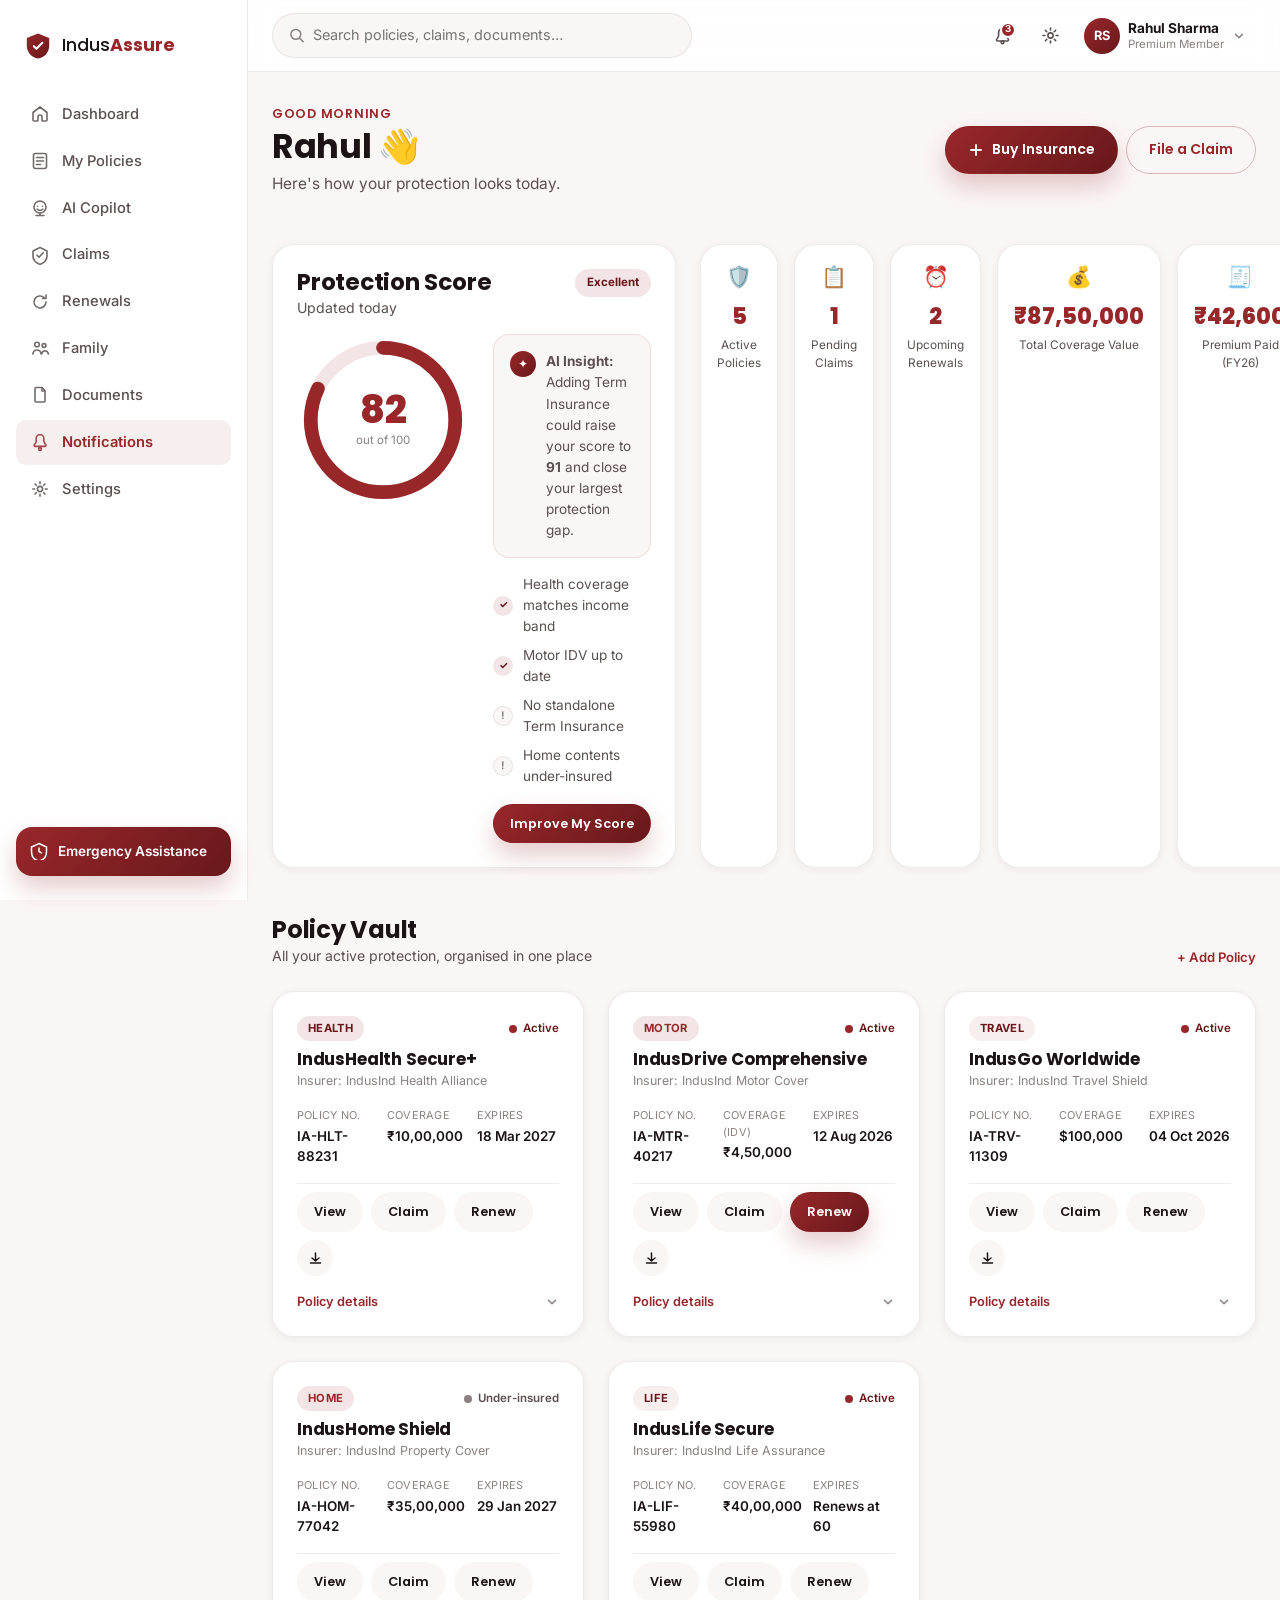
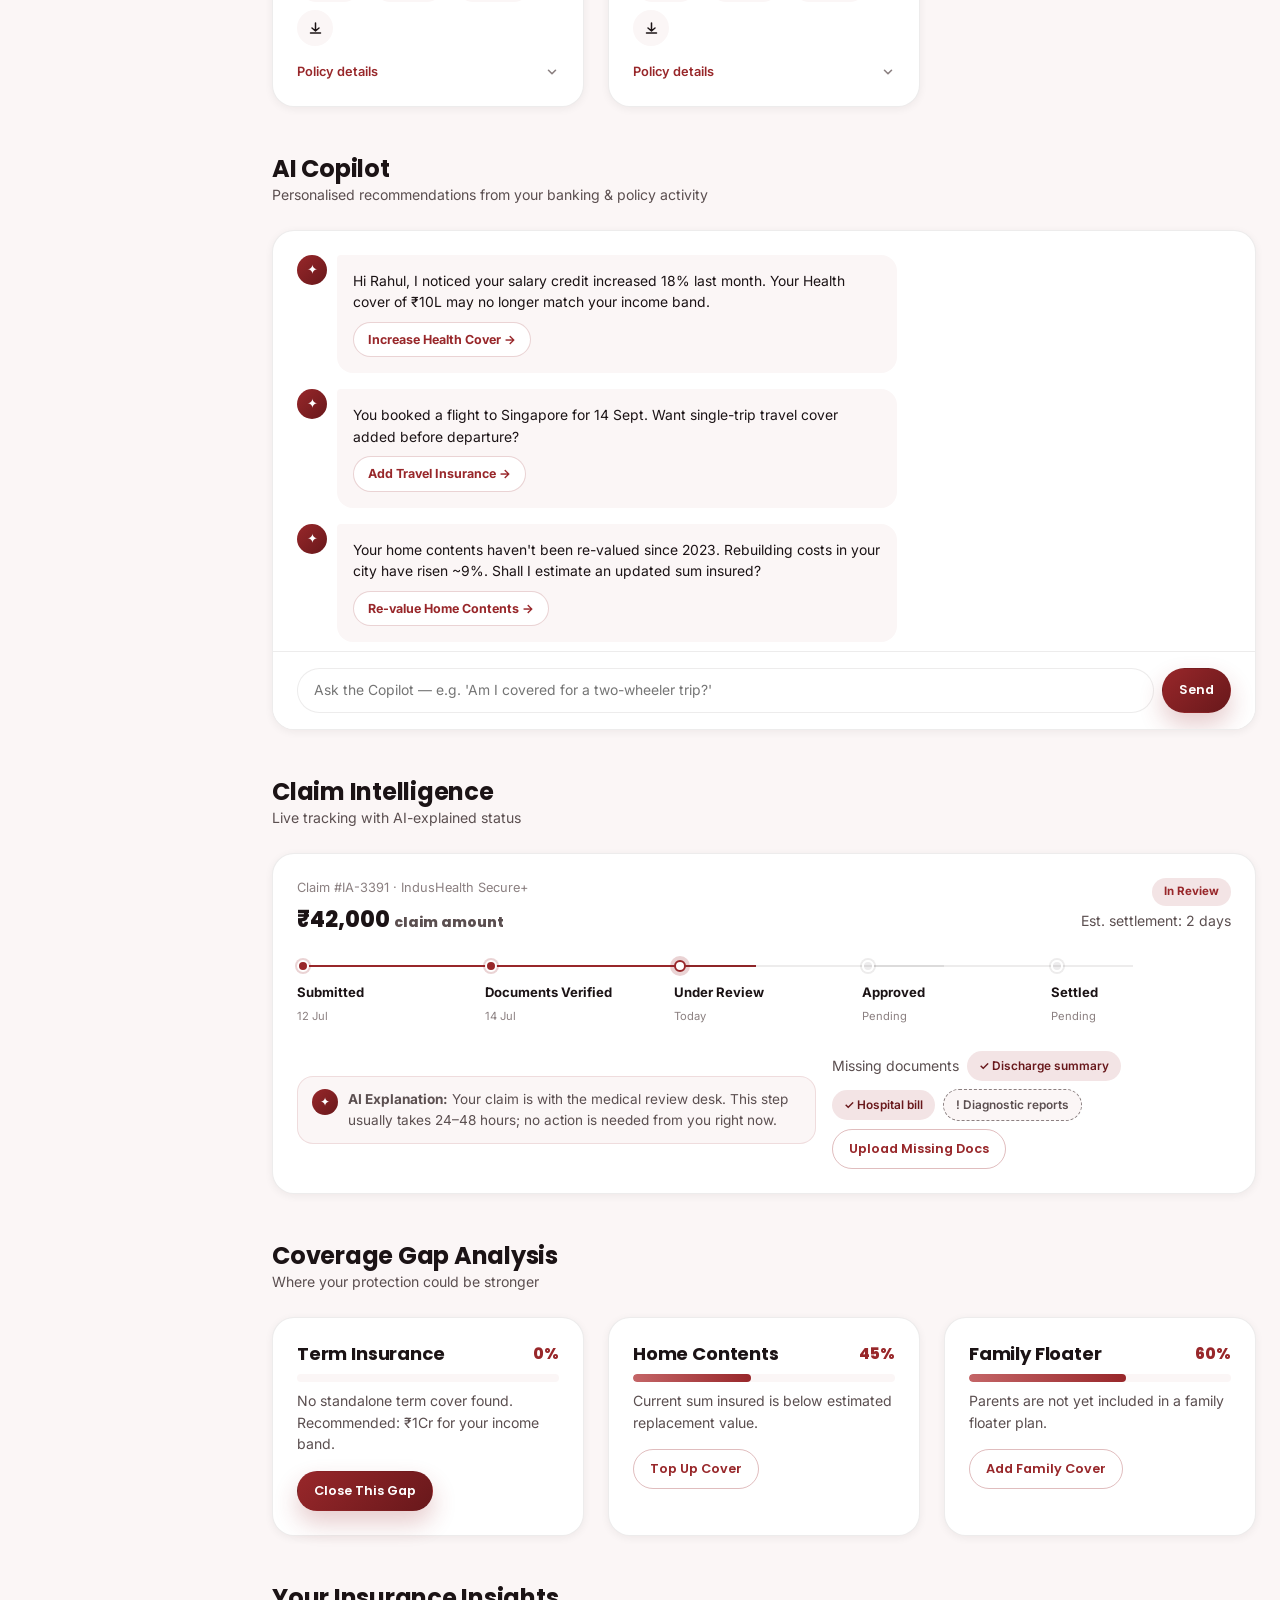
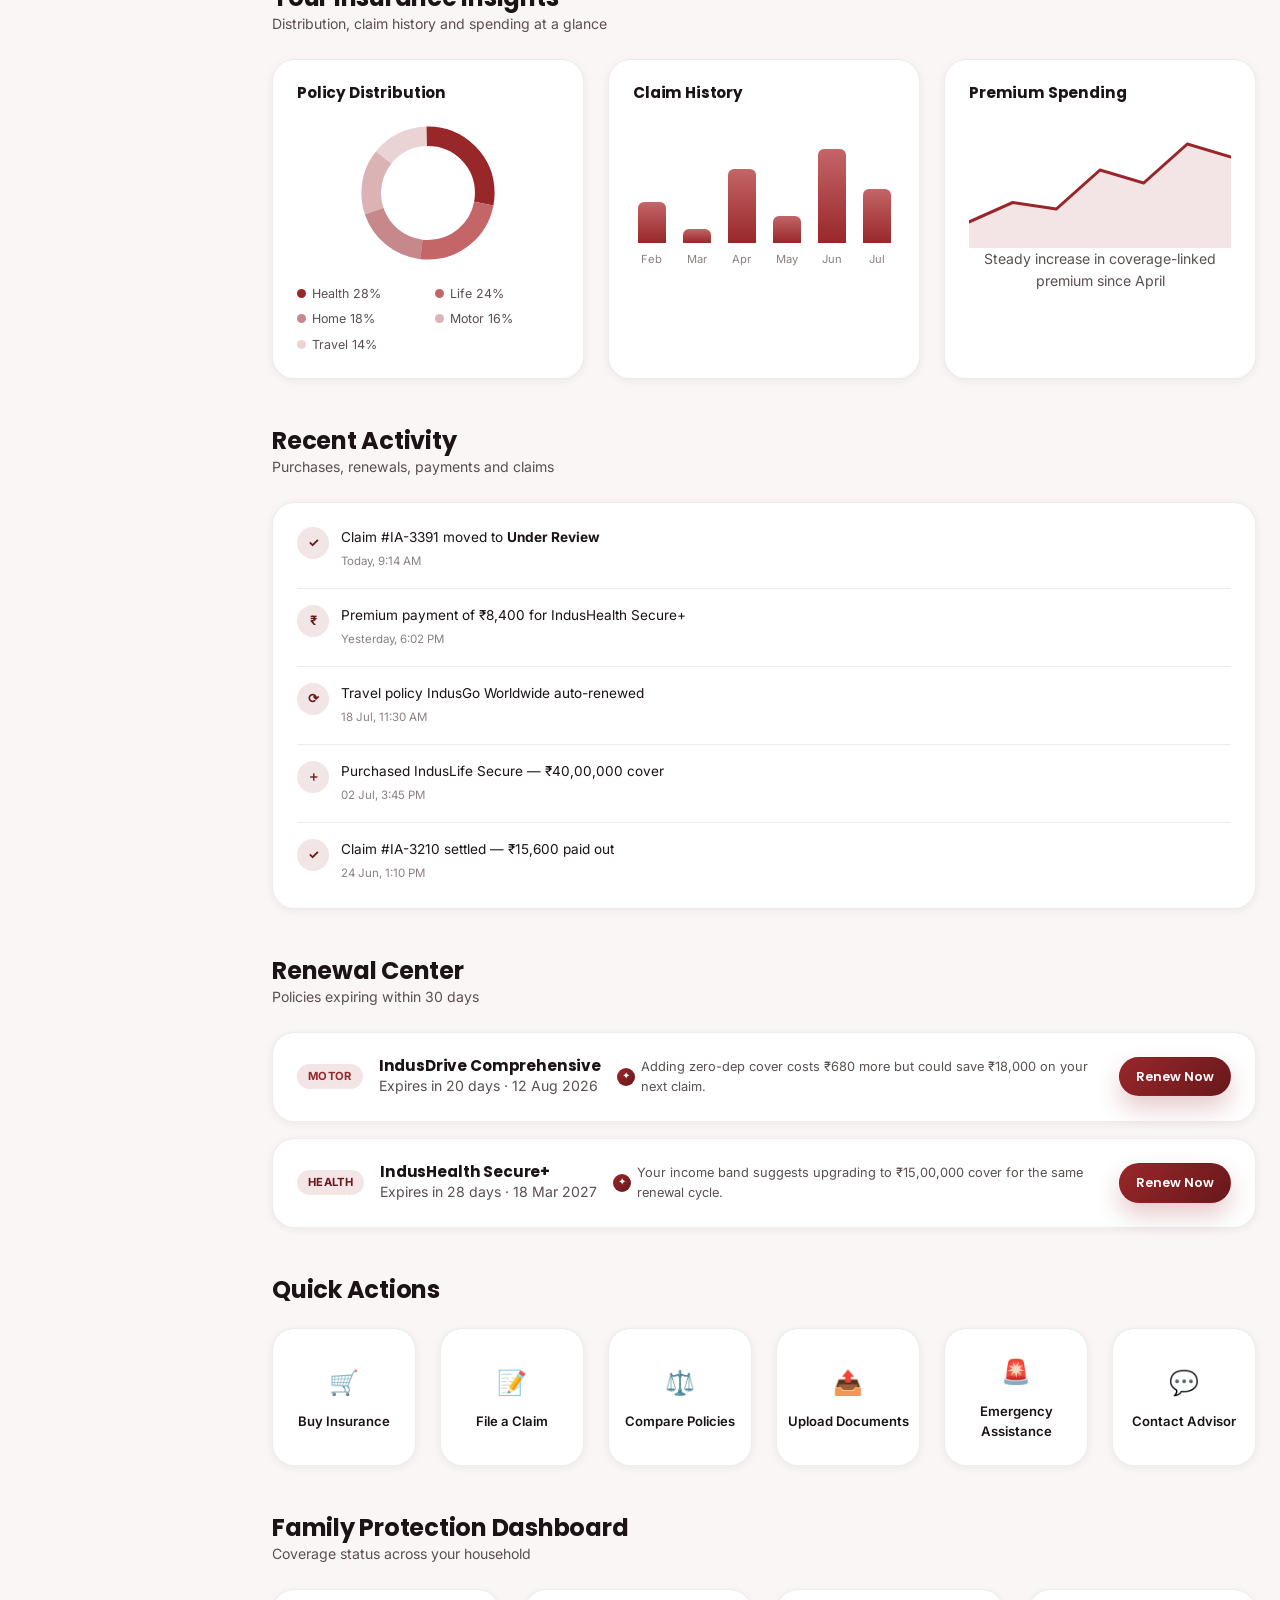
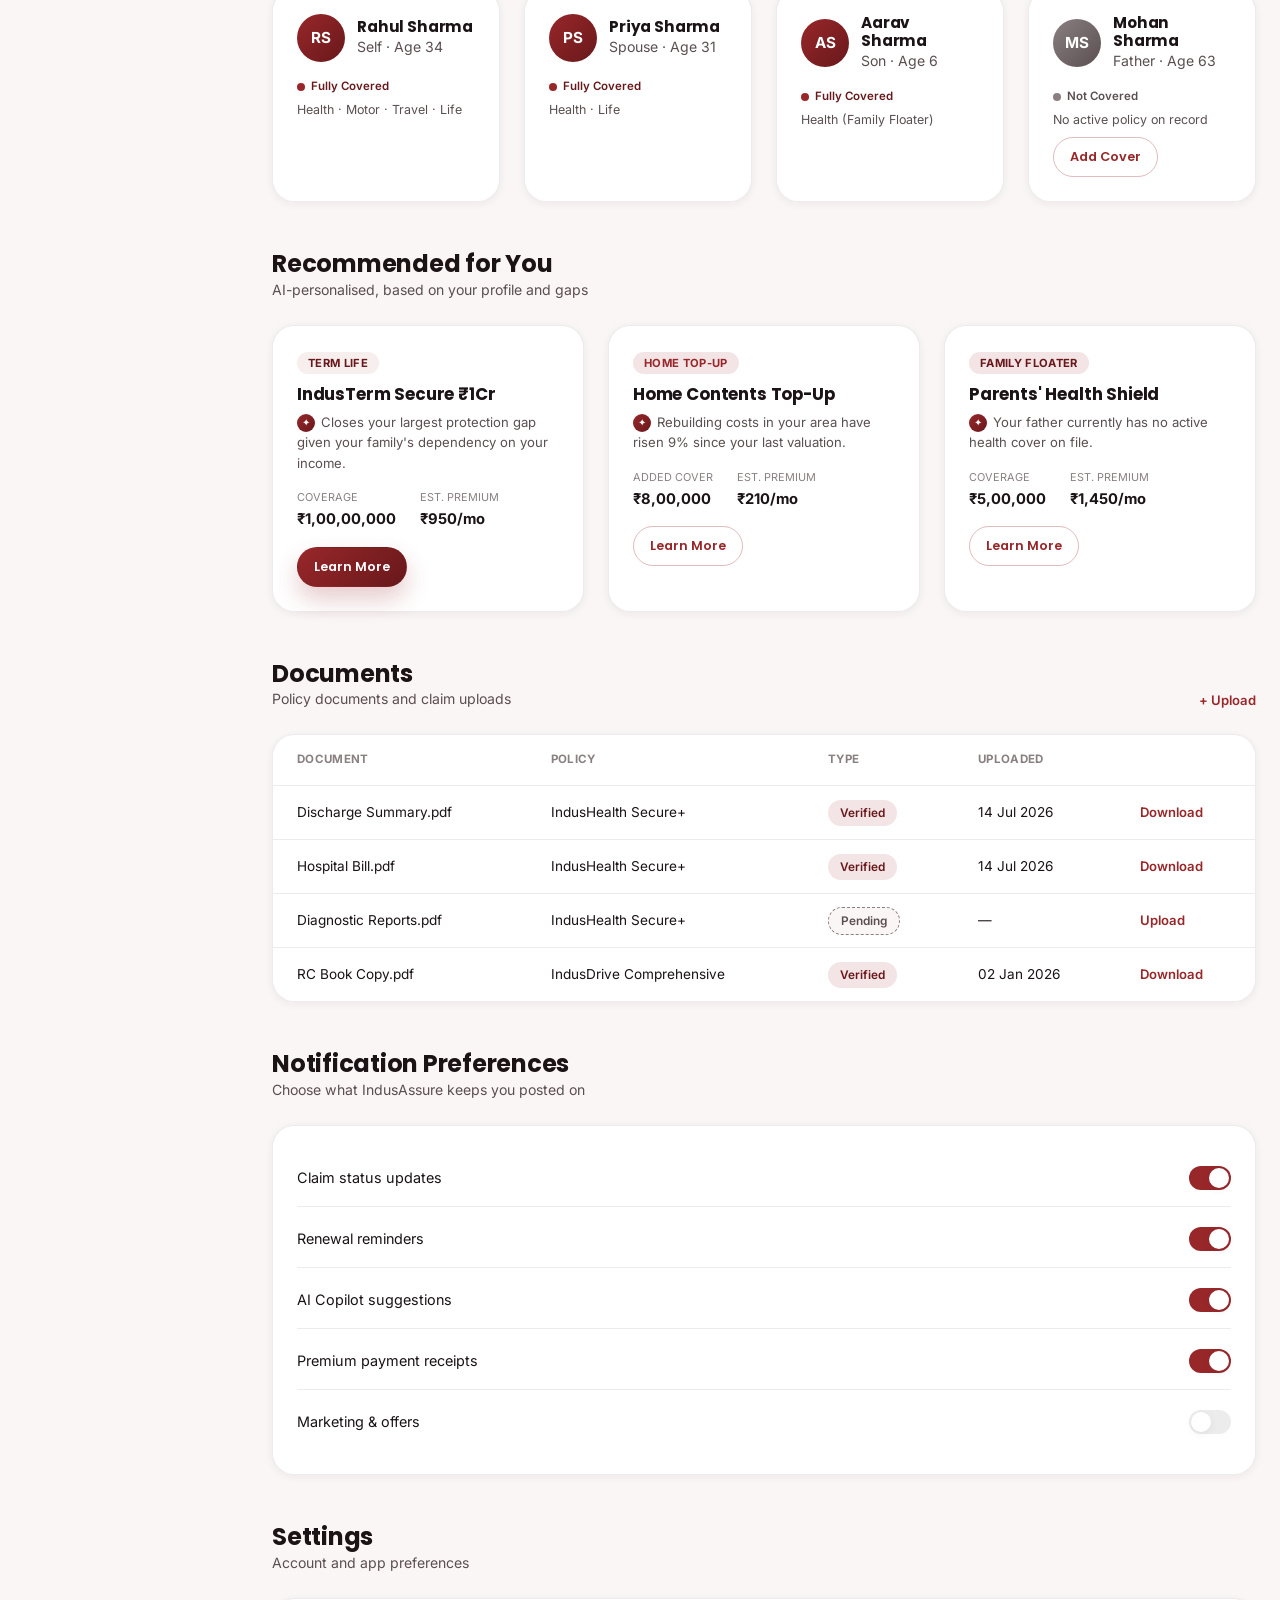
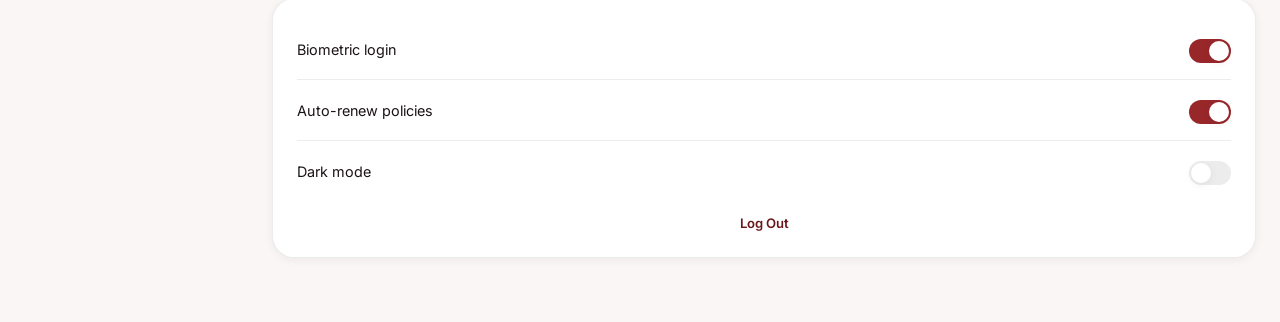
==== commit f54e0489: "fix: Sidebar Order" ====
--- a/Dashboard/index.html
+++ b/Dashboard/index.html
@@ -43,13 +43,13 @@
         <svg width="20" height="20" viewBox="0 0 20 20" fill="none"><rect x="3.5" y="2.5" width="13" height="15" rx="2" stroke="currentColor" stroke-width="1.6"/><path d="M6.5 6.5h7M6.5 10h7M6.5 13.5h4" stroke="currentColor" stroke-width="1.6" stroke-linecap="round"/></svg>
         <span>My Policies</span>
       </a>
+      <a href="#copilot" class="side-link" data-nav="copilot">
+        <svg width="20" height="20" viewBox="0 0 20 20" fill="none"><circle cx="10" cy="9" r="6" stroke="currentColor" stroke-width="1.6"/><path d="M7.5 8.2h.01M12.5 8.2h.01M7.2 11.2c.7.8 1.7 1.2 2.8 1.2s2.1-.4 2.8-1.2" stroke="currentColor" stroke-width="1.6" stroke-linecap="round"/><path d="M10 15v2.5M6 17.5h8" stroke="currentColor" stroke-width="1.6" stroke-linecap="round"/></svg>
+        <span>AI Copilot</span>
       <a href="#claims" class="side-link" data-nav="claims">
         <svg width="20" height="20" viewBox="0 0 20 20" fill="none"><path d="M10 2.5 17 6v5c0 4.5-3 7-7 8.5-4-1.5-7-4-7-8.5V6l7-3.5Z" stroke="currentColor" stroke-width="1.6" stroke-linejoin="round"/><path d="M7 10.2 9 12.2 13.2 7.8" stroke="currentColor" stroke-width="1.6" stroke-linecap="round" stroke-linejoin="round"/></svg>
         <span>Claims</span>
       </a>
-      <a href="#copilot" class="side-link" data-nav="copilot">
-        <svg width="20" height="20" viewBox="0 0 20 20" fill="none"><circle cx="10" cy="9" r="6" stroke="currentColor" stroke-width="1.6"/><path d="M7.5 8.2h.01M12.5 8.2h.01M7.2 11.2c.7.8 1.7 1.2 2.8 1.2s2.1-.4 2.8-1.2" stroke="currentColor" stroke-width="1.6" stroke-linecap="round"/><path d="M10 15v2.5M6 17.5h8" stroke="currentColor" stroke-width="1.6" stroke-linecap="round"/></svg>
-        <span>AI Copilot</span>
       </a>
       <a href="#renewals" class="side-link" data-nav="renewals">
         <svg width="20" height="20" viewBox="0 0 20 20" fill="none"><path d="M16 10a6 6 0 1 1-1.8-4.3" stroke="currentColor" stroke-width="1.6" stroke-linecap="round"/><path d="M16 3v3.5h-3.5" stroke="currentColor" stroke-width="1.6" stroke-linecap="round" stroke-linejoin="round"/></svg>
